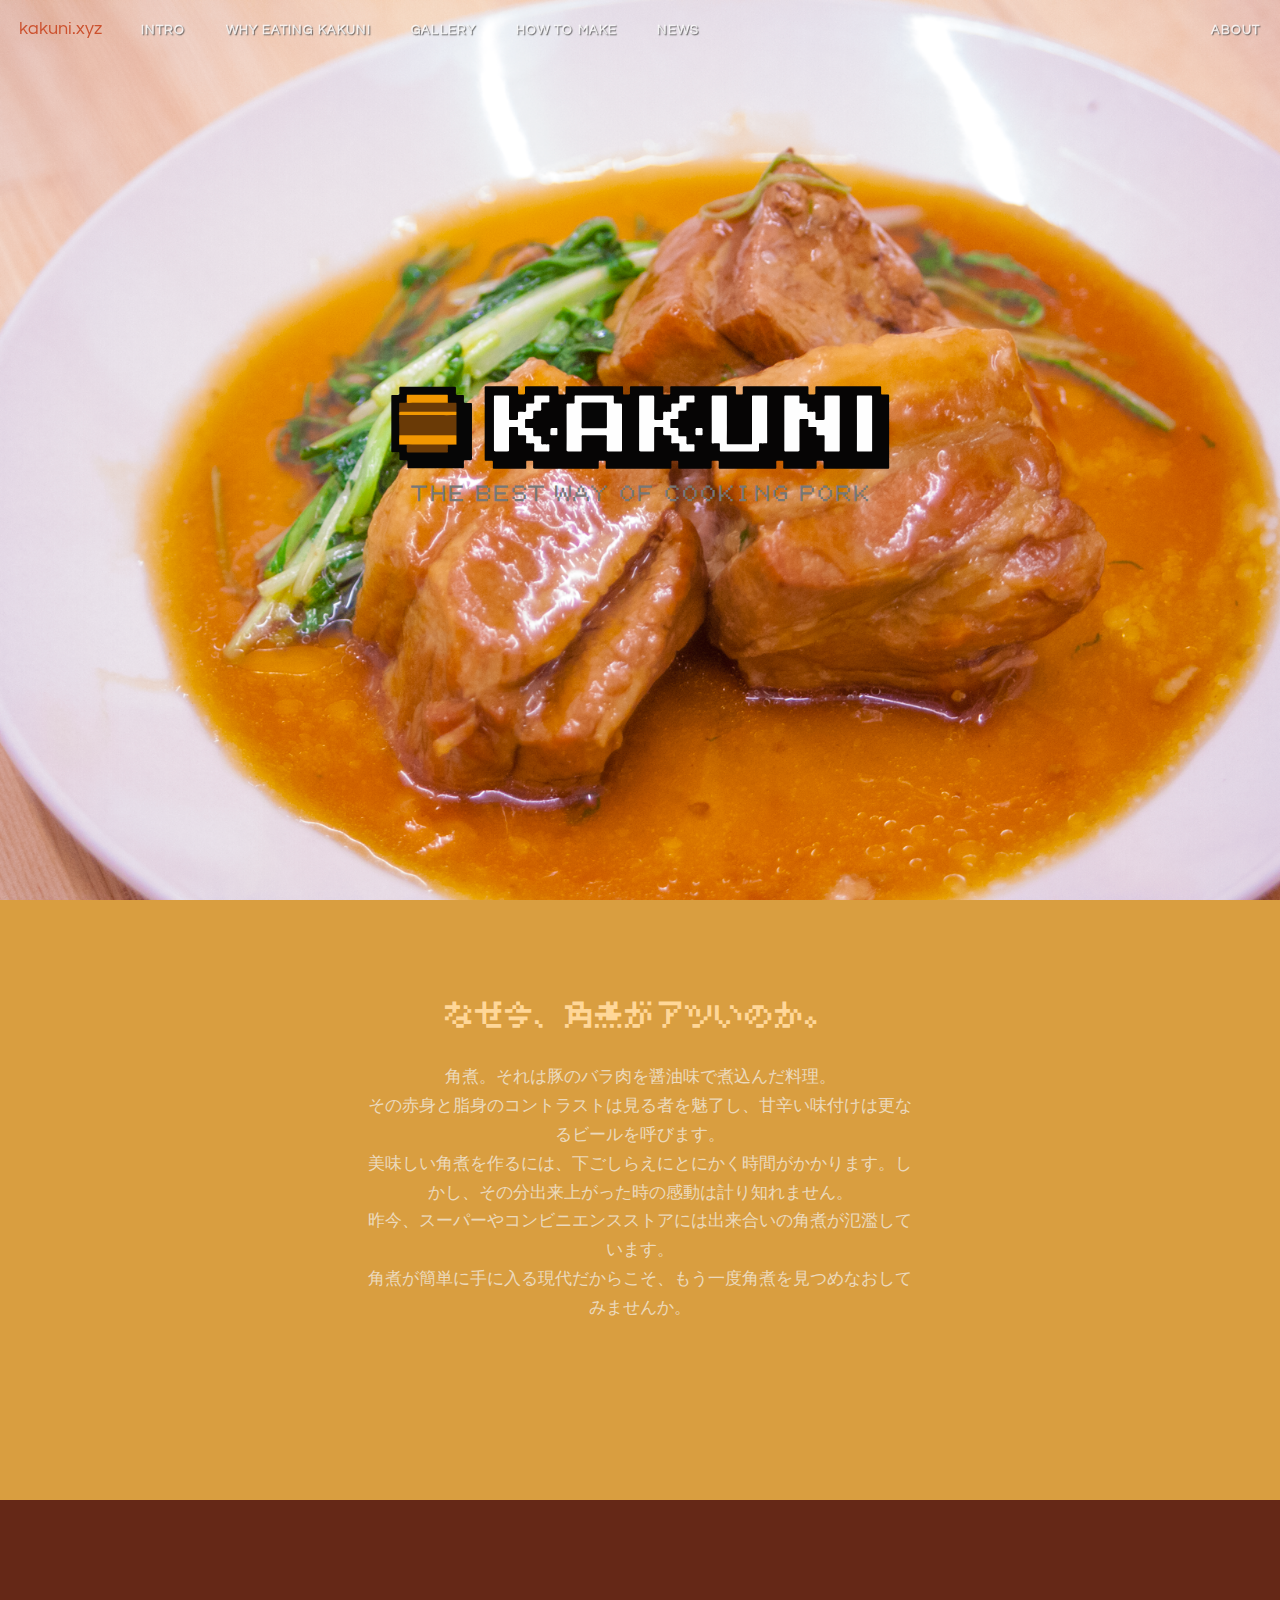
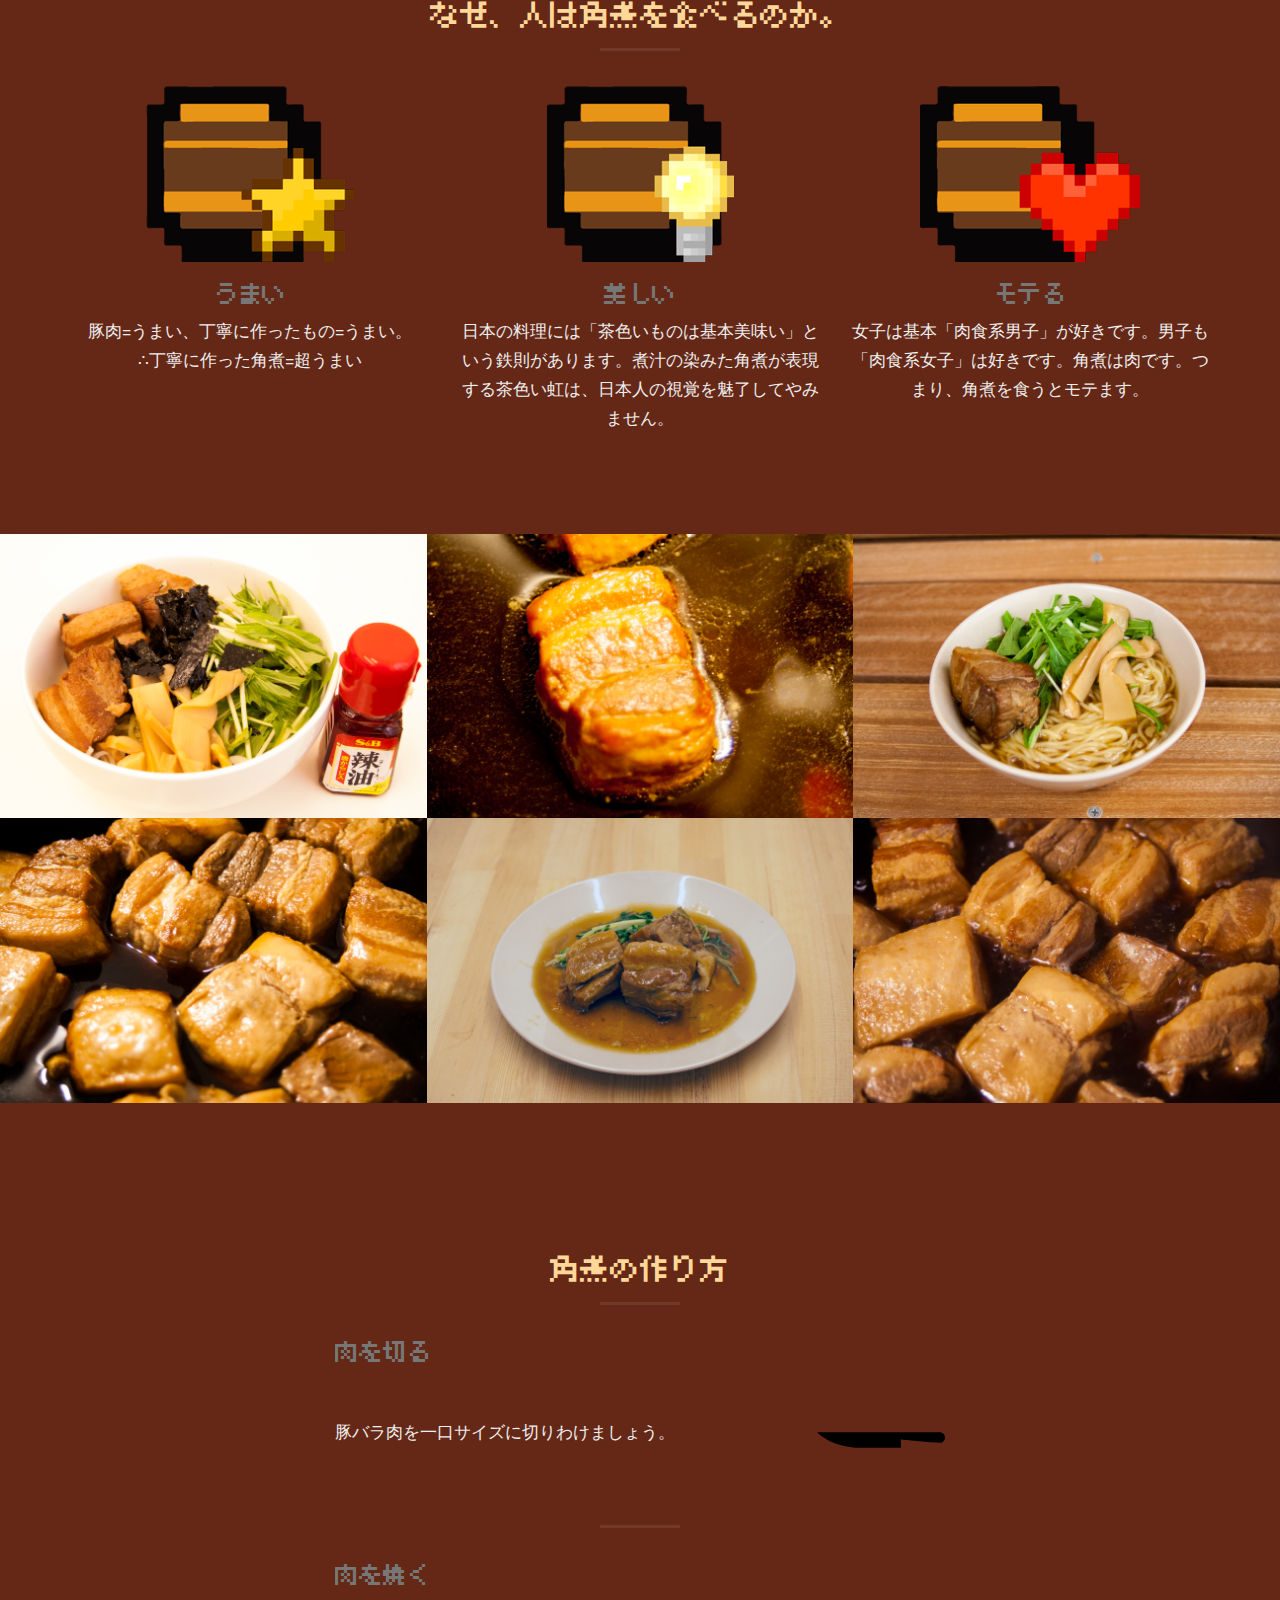
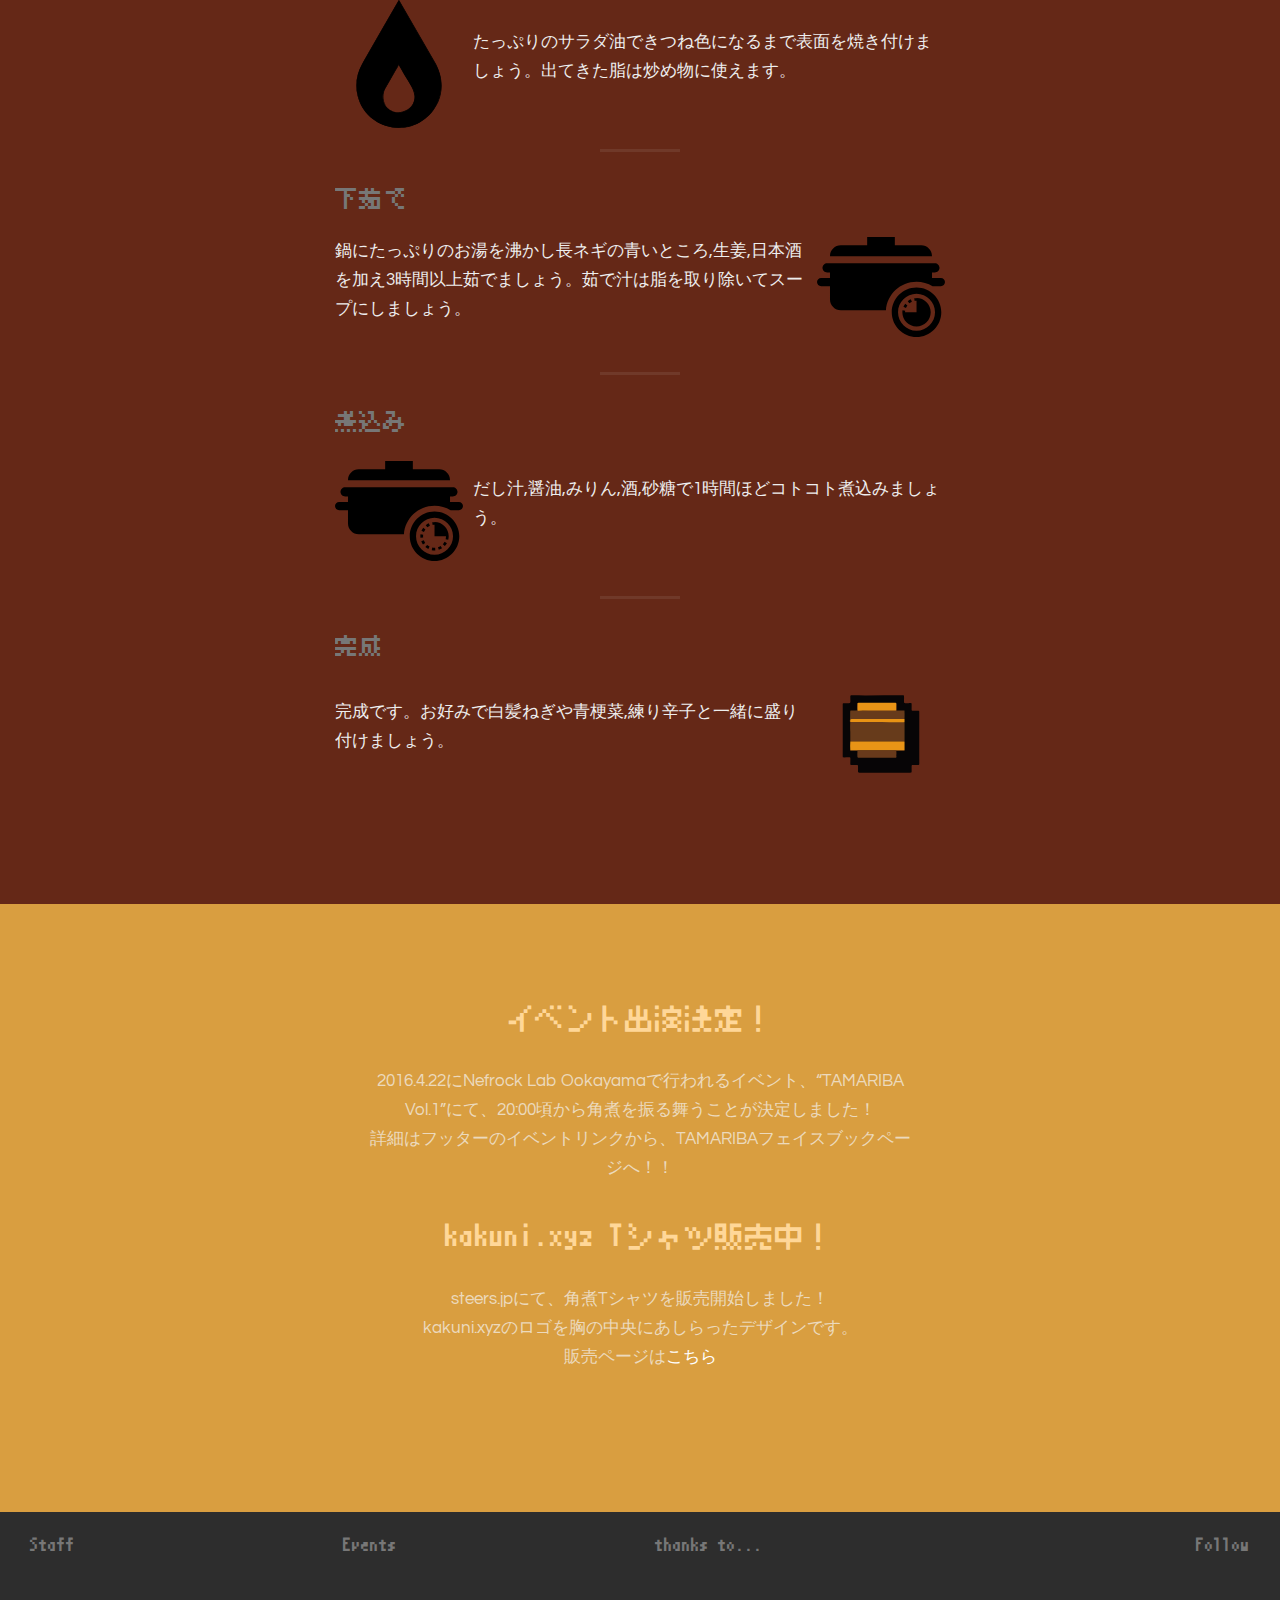
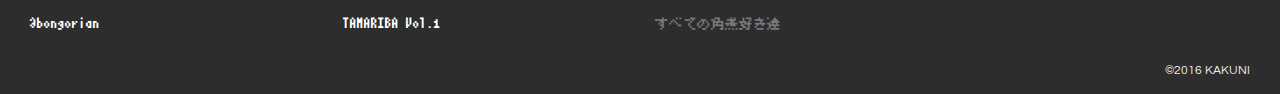
==== index.html @ bef8bdbd "test" ====
<!DOCTYPE html>
<html>
  <head>
    <meta charset="utf-8">
    <title>kakuni.xyz</title>
    <meta name="viewport" content="width=device-width, initial-scale=1.0">
    <meta name="generator" content="Codeply">
    <link rel="stylesheet" href="//maxcdn.bootstrapcdn.com/bootstrap/3.3.4/css/bootstrap.min.css" />
    <link href="//cdnjs.cloudflare.com/ajax/libs/animate.css/3.1.1/animate.min.css" rel="stylesheet" />
    <link rel="stylesheet" href="//code.ionicframework.com/ionicons/2.0.1/css/ionicons.min.css" />
    <link rel="stylesheet" href="css/styles.css" />
  </head>
  <body>
    <nav id="topNav" class="navbar navbar-default navbar-fixed-top">
        <div class="container-fluid">
            <div class="navbar-header">
                <button type="button" class="navbar-toggle collapsed" data-toggle="collapse" data-target="#bs-navbar">
                    <span class="sr-only">Toggle navigation</span>
                    <span class="icon-bar"></span>
                    <span class="icon-bar"></span>
                    <span class="icon-bar"></span>
                </button>
                <a class="navbar-brand page-scroll" href="#first">kakuni.xyz</a>
            </div>
            <div class="navbar-collapse collapse" id="bs-navbar">
                <ul class="nav navbar-nav">
                    <li>
                        <a class="page-scroll" href="#one">Intro</a>
                    </li>
                    <li>
                        <a class="page-scroll" href="#two">Why Eating kakuni</a>
                    </li>
                    <li>
                        <a class="page-scroll" href="#three">Gallery</a>
                    </li>
                    <li>
                        <a class="page-scroll" href="#four">How to Make</a>
                    </li>
                     <li>
                        <a class="page-scroll" href="#five">NEWS</a>
                    </li>
                    <!-- <li>
                        <a class="page-scroll" href="#last">Contact</a>
                    </li> -->
                </ul>
                <ul class="nav navbar-nav navbar-right">
                    <li>
                        <a class="page-scroll" data-toggle="modal" title="About kakuni.xyz" href="#aboutModal">About</a>
                    </li>
                </ul>
            </div>
        </div>
    </nav>
    <header id="first">
        <div class="header-content">
            <div class="inner">
                <object type="image/svg+xml" data="/logomark.svg" class="kakuni"></object>
                <h4>ＴＨＥ ＢＥＳＴ ＷＡＹ ＯＦ ＣＯＯＫＩＮＧ ＰＯＲＫ</h4>
            </div>
        </div>
        <video autoplay="" loop="" class="fillWidth fadeIn wow collapse in" data-wow-delay="0.5s"  id="video-background" preload="none">
            <source src="/kakuni.mp4"type="video/mp4">あなたのブラウザはvideoタグに対応していないため、ブラウザのアップデートをおすすめします。
        </video>
    </header>
    <section class="bg-primary" id="one">
        <div class="container">
            <div class="row">
                <div class="col-lg-6 col-lg-offset-3 col-md-8 col-md-offset-2 text-center">
                    <h2 class="margin-top-0 text-primary">なぜ今、角煮がアツいのか。</h2>
                    <br>
                    <p class="text-faded">
                    角煮。それは豚のバラ肉を醤油味で煮込んだ料理。
                    <br>
                    その赤身と脂身のコントラストは見る者を魅了し、甘辛い味付けは更なるビールを呼びます。
                    <br>
                    美味しい角煮を作るには、下ごしらえにとにかく時間がかかります。しかし、その分出来上がった時の感動は計り知れません。
                    <br>
                    昨今、スーパーやコンビニエンスストアには出来合いの角煮が氾濫しています。
                    <br>
                    角煮が簡単に手に入る現代だからこそ、もう一度角煮を見つめなおしてみませんか。
                    </p>
                </div>
            </div>
        </div>
    </section>
    <section id="two">
        <div class="container">
            <div class="row">
                <div class="col-lg-12 text-center">
                    <h2 class="margin-top-0 text-primary">なぜ、人は角煮を食べるのか。</h2>
                    <hr class="primary">
                </div>
            </div>
        </div>
        <div class="container">
            <div class="row">
                <div class="col-lg-4 col-md-4 text-center">
                    <div class="feature">
                        <img src=/img/assets/kakuni_star.png class="fadeIn" data-wow-delay=".3s">
                        <h3>うまい</h3>
                        <p class="text-muted">豚肉=うまい、丁寧に作ったもの=うまい。
                        <br>∴丁寧に作った角煮=超うまい</p>
                    </div>
                </div>
                <div class="col-lg-4 col-md-4 text-center">
                    <div class="feature">
                        <img src=/img/assets/kakuni_light.png class="fadeInUp" data-wow-delay=".2s">
                        <h3>美しい</h3>
                        <p class="text-muted">日本の料理には「茶色いものは基本美味い」という鉄則があります。煮汁の染みた角煮が表現する茶色い虹は、日本人の視覚を魅了してやみません。</p>
                    </div>
                </div>
                <div class="col-lg-4 col-md-4 text-center">
                    <div class="feature">
                        <img src=/img/assets/kakuni_heart.png class="fadeIn" data-wow-delay=".3s">
                        <h3>モテる</h3>
                        <p class="text-muted">女子は基本「肉食系男子」が好きです。男子も「肉食系女子」は好きです。角煮は肉です。つまり、角煮を食うとモテます。</p>
                    </div>
                </div>
            </div>
        </div>
    </section>
    <section id="three" class="no-padding">
        <div class="container-fluid">
            <div class="row no-gutter">
                <div class="col-lg-4 col-sm-6">
                    <a href="#galleryModal" class="gallery-box" data-toggle="modal" data-src="/img/gallery/06.png">
                        <img src="/img/gallery/06.png" class="img-responsive" alt="Image 1">
                        <div class="gallery-box-caption">
                            <div class="gallery-box-content">
                                <div>
                                    <i class="icon-lg ion-ios-search"></i>
                                    角煮油そば
                                </div>
                            </div>
                        </div>
                    </a>
                </div>
                <div class="col-lg-4 col-sm-6">
                    <a href="#galleryModal" class="gallery-box" data-toggle="modal" data-src="/img/gallery/05.png">
                        <img src="/img/gallery/05.png" class="img-responsive" alt="Image 2">
                        <div class="gallery-box-caption">
                            <div class="gallery-box-content">
                                <div>
                                    <i class="icon-lg ion-ios-search"></i>
                                    角煮アップ
                                </div>
                            </div>
                        </div>
                    </a>
                </div>
                <div class="col-lg-4 col-sm-6">
                    <a href="#galleryModal" class="gallery-box" data-toggle="modal" data-src="/img/gallery/04.png">
                        <img src="/img/gallery/04.png" class="img-responsive" alt="Image 3">
                        <div class="gallery-box-caption">
                            <div class="gallery-box-content">
                                <div>
                                    <i class="icon-lg ion-ios-search"></i>
                                    角煮ラーメン
                                </div>
                            </div>
                        </div>
                    </a>
                </div>
                <div class="col-lg-4 col-sm-6">
                    <a href="#galleryModal" class="gallery-box" data-toggle="modal" data-src="/img/gallery/03.png">
                        <img src="/img/gallery/03.png" class="img-responsive" alt="Image 4">
                        <div class="gallery-box-caption">
                            <div class="gallery-box-content">
                                <div>
                                    <i class="icon-lg ion-ios-search"></i>
                                    角煮達 1
                                </div>
                            </div>
                        </div>
                    </a>
                </div>
                <div class="col-lg-4 col-sm-6">
                    <a href="#galleryModal" class="gallery-box" data-toggle="modal" data-src="/img/gallery/01.png">
                        <img src="/img/gallery/01.png" class="img-responsive" alt="Image 5">
                        <div class="gallery-box-caption">
                            <div class="gallery-box-content">
                                <div>
                                    <i class="icon-lg ion-ios-search"></i>
                                    角煮
                                </div>
                            </div>
                        </div>
                    </a>
                </div>
                <div class="col-lg-4 col-sm-6">
                    <a href="#galleryModal" class="gallery-box" data-toggle="modal" data-src="/img/gallery/02.png">
                        <img src="/img/gallery/02.png" class="img-responsive" alt="Image 6">
                        <div class="gallery-box-caption">
                            <div class="gallery-box-content">
                                <div>
                                    <i class="icon-lg ion-ios-search"></i>
                                    角煮達 2
                                </div>
                            </div>
                        </div>
                    </a>
                </div>
            </div>
        </div>
    </section>
    <section class="container-fluid" id="four">
        <div class="row">
            <div class="col-xs-10 col-xs-offset-1 col-sm-6 col-sm-offset-3 col-md-6 col-md-offset-3">
                <h2 class="text-center text-primary">角煮の作り方</h2>
                <hr>
                <div class="media wow fadeInRight">
                    <h3>肉を切る</h3>
                    <div class="media-body media-middle">
                        <p>豚バラ肉を一口サイズに切りわけましょう。</p>
                    </div>
                    <div class="media-right">
                        <object type="image/svg+xml" class="icon-lg" data="/img/assets/cut.svg" ></object>
                    </div>
                </div>
                <hr>
                <div class="media wow fadeIn">
                    <h3>肉を焼く</h3>
                    <div class="media-left">
                        <object type="image/svg+xml" class="icon-lg" data="/img/assets/fire.svg" ></object>
                    </div>
                    <div class="media-body media-middle">
                        <p>たっぷりのサラダ油できつね色になるまで表面を焼き付けましょう。出てきた脂は炒め物に使えます。</p>
                    </div>
                </div>
                <hr>
                <div class="media wow fadeInRight">
                    <h3>下茹で</h3>
                    <div class="media-body media-middle">
                        <p>鍋にたっぷりのお湯を沸かし長ネギの青いところ,生姜,日本酒を加え3時間以上茹でましょう。茹で汁は脂を取り除いてスープにしましょう。</p>
                    </div>
                    <div class="media-right">
                    <object type="image/svg+xml" class="icon-lg" data="/img/assets/shitayude.svg" ></object>
                    </div>
                </div>
                <hr>
                <div class="media wow fadeIn">
                    <h3>煮込み</h3>
                    <div class="media-left">
                        <object type="image/svg+xml" class="icon-lg" data="/img/assets/nikomi.svg"></object>
                    </div>
                    <div class="media-body media-middle">
                        <p>だし汁,醤油,みりん,酒,砂糖で1時間ほどコトコト煮込みましょう。</p>
                    </div>
                </div>
                <hr>
                <div class="media wow fadeInRight">
                    <h3>完成</h3>
                    <div class="media-body media-middle">
                        <p>完成です。お好みで白髪ねぎや青梗菜,練り辛子と一緒に盛り付けましょう。</p>
                    </div>
                    <div class="media-right">
                        <object type="image/svg+xml" data="/img/assets/kakuni.svg" width="128px" height="128px"></object>
                    </div>
                </div>
            </div>
        </div>
    </section>
    <section class="bg-primary" id="five">
        <div class="container">
            <div class="row">
                <div class="col-lg-6 col-lg-offset-3 col-md-8 col-md-offset-2 text-center">
                    <h2 class="margin-top-0 text-primary">イベント出演決定！</h2>
                    <br>
                    <p class="text-faded">
                        2016.4.22にNefrock Lab Ookayamaで行われるイベント、“TAMARIBA Vol.1”にて、20:00頃から角煮を振る舞うことが決定しました！
                        <br>
                        詳細はフッターのイベントリンクから、TAMARIBAフェイスブックページへ！！
                    </p>
                    <br>
                    <h2 class="margin-top-0 text-primary">kakuni.xyz Tシャツ販売中！</h2>
                     <br>
                    <p class="text-faded">
                        steers.jpにて、角煮Tシャツを販売開始しました！
                        <br>
                        kakuni.xyzのロゴを胸の中央にあしらったデザインです。
                        <br>
                        販売ページは<a href="https://steers.jp/c/kakuni">こちら</a>
                    </p>
                    <br>
                </div>
            </div>
        </div>
    </section>
     <!-- <section class="container-fluid" id="five">
        <div class="row">
            <div class="col-xs-10 col-xs-offset-1 col-sm-6 col-sm-offset-3 col-md-4 col-md-offset-4">
                <h2 class="text-center text-primary">角煮の作り方</h2>
                <hr>
                <div class="media wow fadeInRight">
                    <h3>Simple</h3>
                    <div class="media-body media-middle">
                        <p>What could be easier? Get started fast with this landing page starter theme.</p>
                    </div>
                    <div class="media-right">
                        <i class="icon-lg ion-ios-bolt-outline"></i>
                    </div>
                </div>
                <hr>
                <div class="media wow fadeIn">
                    <h3>Free</h3>
                    <div class="media-left">
                        <a href="#alertModal" data-toggle="modal" data-target="#alertModal"><i class="icon-lg ion-ios-cloud-download-outline"></i></a>
                    </div>
                    <div class="media-body media-middle">
                        <p>Yes, please. Grab it for yourself, and make something awesome with this.</p>
                    </div>
                </div>
                <hr>
                <div class="media wow fadeInRight">
                    <h3>Unique</h3>
                    <div class="media-body media-middle">
                        <p>Because you don't want your Bootstrap site, to look like a Bootstrap site.</p>
                    </div>
                    <div class="media-right">
                        <i class="icon-lg ion-ios-snowy"></i>
                    </div>
                </div>
                <hr>
                <div class="media wow fadeIn">
                    <h3>Popular</h3>
                    <div class="media-left">
                        <i class="icon-lg ion-ios-heart-outline"></i>
                    </div>
                    <div class="media-body media-middle">
                        <p>There's good reason why Bootstrap is the most used frontend framework in the world.</p>
                    </div>
                </div>
                <hr>
                <div class="media wow fadeInRight">
                    <h3>Tested</h3>
                    <div class="media-body media-middle">
                        <p>Bootstrap is matured and well-tested. It's a stable codebase that provides consistency.</p>
                    </div>
                    <div class="media-right">
                        <i class="icon-lg ion-ios-flask-outline"></i>
                    </div>
                </div>
            </div>
        </div>
    </section> -->
    <footer id="footer">
        <div class="container-fluid">
            <div class="row">
                <div class="col-xs-6 col-sm-3 column">
                    <h4>Staff</h4>
                    <br>
                    <br>
                    <h5><a href="http://bongorian.com">@bongorian</a></h5>
                </div>
                <div class="col-xs-6 col-sm-3 column">
                    <h4>Events</h4>
                    <br>
                    <br>
                    <h5><a href="https://www.facebook.com/events/471604323050695/">TAMARIBA Vol.1</a></h5>
                </div>
                <div class="col-xs-12 col-sm-3 column">
                    <h4>thanks to...</h4>
                    <br>
                    <br>
                    <h5>すべての角煮好き達</h5>
                </div>
                <div class="col-xs-12 col-sm-3 text-right">
                    <h4>Follow</h4>
                    <ul class="list-inline">
                      <li><a rel="nofollow" href="" title="Twitter"><i class="icon-lg ion-social-twitter-outline"></i></a>&nbsp;</li>
                      <li><a rel="nofollow" href="https://www.facebook.com/events/471604323050695/" title="Facebook"><i class="icon-lg ion-social-facebook-outline"></i></a>&nbsp;</li>
                    </ul>
                </div>
            </div>
            <br/>
            <span class="pull-right text-muted small">©2016 KAKUNI</span>
        </div>
    </footer>
    <div id="galleryModal" class="modal fade" tabindex="-1" role="dialog" aria-hidden="true">
        <div class="modal-dialog modal-lg">
        <div class="modal-content">
        	<div class="modal-body">
        		<img src="//placehold.it/1200x700/222?text=..." id="galleryImage" class="img-responsive" />
        		<p>
        		    <br/>
        		    <button class="btn btn-primary btn-lg center-block" data-dismiss="modal" aria-hidden="true">閉じる<i class="ion-android-close"></i></button>
        		</p>
        	</div>
        </div>
        </div>
    </div>
    <div id="aboutModal" class="modal fade" tabindex="-1" role="dialog" aria-hidden="true">
        <div class="modal-dialog">
        <div class="modal-content">
        	<div class="modal-body">
        		<h2 class="text-center">kakuni.xyzについて</h2>
        		<h5 class="text-center">
        		  “角煮好きの、角煮好きによる、ただの悪ふざけ”
        		</h5>
                <img src="/img/fujiwara.jpg"　width="240px" height="240px">
        		<p class="text-justify">
                    <br>
        		    kakuni.xyzは藤原知幾による角煮の啓蒙サイトです。
                    <br>
                    藤原知幾  (Tomonori FUJIWARA)
                    <br>
                    1992年大分県出身の角煮アーティスト。
                    <br>
                    現在は大岡山NefRock Lab. Ookayamaを拠点に、豚の角煮にとどまらず幅広い食材をテーマに創作活動を続けている。
                    <br>
                    代表作は「豚の角煮」「フライパンビビンバ」など。
                    <br>
        		</p>
        		<button class="btn btn-primary btn-lg center-block" data-dismiss="modal" aria-hidden="true"> OK </button>
        	</div>
        </div>
        </div>
    </div>
    <!--scripts loaded here from cdn for performance -->
    <script src="//ajax.googleapis.com/ajax/libs/jquery/1.9.1/jquery.min.js"></script>
    <script src="//maxcdn.bootstrapcdn.com/bootstrap/3.3.4/js/bootstrap.min.js"></script>
    <script src="//cdnjs.cloudflare.com/ajax/libs/jquery-easing/1.3/jquery.easing.min.js"></script>
    <script src="//cdnjs.cloudflare.com/ajax/libs/wow/1.1.2/wow.js"></script>
    <script src="js/scripts.js"></script>
  </body>
</html>
---- css/styles.css ----
/*

Landing Zero theme - A free landing page theme from BootstrapZero
http://www.bootstrapzero.com

*/

@import url(https://fonts.googleapis.com/css?family=Questrial);
@import url(http://fonts.googleapis.com/css?family=Dancing+Script:700);


@font-face {
  font-family: 'MisakiGothic';
  src: url('fonts/MisakiGothic.woff') format('woff'),
       url('fonts/MisakiGothic.ttf') format('truetype'),
       url('fonts/MisakiGothic.svg#MisakiGothic') format('svg');
  font-weight: normal;
  font-style: normal;
}


html,
body {
    width: 100%;
    height: 100%;
}

body {
    font-family: 'Questrial','Helvetica Neue',Arial,sans-serif;
    background-color: #652817; //背景色
    color: #d3d3d3;
    webkit-tap-highlight-color: #222;
}

hr {
    max-width: 80px;
    border-width: 3px;
    opacity: 0.09;
    margin-top: 15px;
    margin-bottom: 15px;
}

hr.light {
    border-color: #fff;
}

a {
    color: #ffffff; //リンクの色
    -webkit-transition: all .35s;
    -moz-transition: all .35s;
    transition: all .35s;
}

a:hover,
a:focus {
    color: #; //リンクのhover後
    outline: 0; 
}

h1,h2,h3,h4,h5,h6 {
    font-family: 'MisakiGothic';
    color: #777;
}

p {
    font-size: 17px;
    line-height: 1.7;
    margin-bottom: 20px;
    color: #eee;
}

.kakuni{
    width:50%;
}

.wide-space {
    letter-spacing: 1.6px;
}

.icon-lg {
    font-size: 50px;
    line-height: 18px;
}

.bg-primary {
    background-color: #d99e40;
}

.bg-dark {
    color: #eee;
    background-color: #222;
}

.cursive {
    font-family: 'Dancing Script', cursive;
    text-transform: none;
}

.text-faded {
    color: rgba(245,245,245,0.7);
}

.text-dark, .text-muted {
    color: #eee;
}

.text-primary {
    color: #FFD798;
}

.modal-content {
    background-color: #d99e40;
}

#aboutModal img{
    border-radius: 240px;
  -webkit-border-radius: 240px;
  -moz-border-radius: 240px;
}

section {
    padding: 70px 0;
}

aside {
    padding: 50px 0;
}

footer {
    padding: 15px;
}

.no-padding {
    padding: 0;
}

.navbar-default {
    border-color: rgba(35,35,35,.05);
    font-family: 'Questrial','Helvetica Neue',Arial,sans-serif;
    background-color: #d99e40; //
    -webkit-transition: all .4s;
    -moz-transition: all .4s;
    transition: all .4s;
}

.navbar-header > .navbar-brand {
    font-family: 'Questrial','Helvetica Neue',Arial,sans-serif;
    color: #FFD798;
    padding: 15px;
    -webkit-transition: padding .2s ease-in;
    -moz-transition: padding .2s ease-in;
    transition: padding .2s ease-in;
}

.navbar-header > .navbar-brand:hover,
.navbar-header > .navbar-brand:focus {
    color: #652817;
}

.navbar-default .navbar-toggle:focus, .navbar-default .navbar-toggle:hover {
    background-color: #ddd; //ボタンの背景色
}
.navbar-default .navbar-toggle, .navbar-default .navbar-collapse {
    border-color: transparent;
}

.navbar-default .nav > li>a,
.navbar-default .nav>li>a:focus {
    text-transform: uppercase;
    font-size: 13px;
    font-weight: 700;
    /*color: #eee;*/
}

.navbar-default .nav > li>a:hover,
.navbar-default .nav>li>a:focus:hover {
    color: #FFD798;
}

.navbar-default .nav > li.active>a,
.navbar-default .nav>li.active>a:focus {
    color: #FFD798 !important;
    background-color: transparent;
}

.navbar-default .nav > li.active>a:hover,
.navbar-default .nav>li.active>a:focus:hover
{
    background-color: transparent;
}

.icon-lg{
    width:128px;
    height:128px;
}


@media(min-width:768px) {
    .navbar-default {
        border-color: transparent;
        background-color: transparent;
        min-height: 60px;
    }

    .navbar-header > .navbar-brand {
        color: rgba(255,255,255,0.7);
        padding: 19px;
    }

    .navbar-default .navbar-header .navbar-brand:hover,
    .navbar-default .navbar-header .navbar-brand:focus {
        color: #CC512E;
    }

    .navbar-default .nav > li>a,
    .navbar-default .nav>li>a:focus {
        color: rgba(255,255,255,0.8);
        padding: 20px;
        letter-spacing: 1.1px;
        text-shadow: 1px 1px 1px rgba(60,60,60,0.7);
    }

    .navbar-default .nav > li>a:hover,
    .navbar-default .nav>li>a:focus:hover {
        color: #fefefe;
    }

    .navbar-default.affix {
        border-color: rgba(34,34,34,.05);
        background-color: #222;
    }

    .navbar-default.affix .navbar-header .navbar-brand {
        font-size: 15px;
        color: #FFD798;
        padding: 20px;
        letter-spacing: 1px;
    }

    .navbar-default.affix .navbar-header .navbar-brand:hover,
    .navbar-default.affix .navbar-header .navbar-brand:focus {
        color: #652817;
    }

    .navbar-default.affix .nav > li>a,
    .navbar-default.affix .nav>li>a:focus {
        color: #ddd;
        text-shadow: 1px 1px 1px rgba(30,30,30,0.7);
    }

    .navbar-default.affix .nav > li>a:hover,
    .navbar-default.affix .nav>li>a:focus:hover {
        color: #FFD798;
    }
}

header {
    position: relative;
    min-height: auto;
    text-align: center;
    color: #fff;
    width: 100%;
    background-color: #c9c9c9;
    background-image: url('/img/kakuni.png');
    background-position: center;
    -webkit-background-size: cover;
    -moz-background-size: cover;
    background-size: cover;
    -o-background-size: cover;
}

header .header-content {
    position: relative;
    width: 100%;
    padding: 100px 15px;
    text-align: center;
    z-index: 2;
}

header .header-content .inner h1 {
    margin-top: 0;
    margin-bottom: 0;
}

header .header-content .inner p {
    margin-bottom: 50px;
    font-size: 16px;
    font-weight: 300;
    color: rgba(255,255,255,0.7);
}

#video-background {
  position: absolute;
  right: 0; 
  bottom: 0;
  min-width: 100%; 
  min-height: 100%;
  width: auto; 
  height: auto;
  z-index: 1;
}

#video-background.collapsing {
  display:none;
}

footer {
    background-color:#2d2d2d;
}

@media(min-width:768px) {
    .icon-lg {
        font-size: 80px;
    }
    
    header {
        min-height: 100%;
    }

    header .header-content {
        position: absolute;
        top: 50%;
        padding: 0 50px;
        -webkit-transform: translateY(-50%);
        -ms-transform: translateY(-50%);
        transform: translateY(-50%);
    }

    header .header-content .inner {
        margin-right: auto;
        margin-left: auto;
        max-width: 1000px;
    }

    header .header-content .inner h1 {
        font-size: 53px;
    }

    header .header-content .inner p {
        margin-right: auto;
        margin-left: auto;
        max-width: 80%;
        font-size: 18px;
    }

    
    section {
        min-height: 600px;
        padding: 100px 0;
    }

}

.form-control {
    display: block;
    width: 100%;
    height: 35px;
    padding: 6px 12px;
    font-size: 14px;
    line-height: 1.5;
    color: #eee;
    background-color: #36333d;
    background-image: none;
    border: 1px solid #36333d;
    border-radius: 4px;
    box-shadow: inset 0 1px 1px rgba(0, 0, 0, 0.075);
    transition: border-color ease-in-out .15s, box-shadow ease-in-out .15s;
}

.form-control:focus {
    color: #222;
    background-color: #ccc;
    box-shadow: none;
}

textarea {
    resize: none;
}

.margin-top-0 {
    margin-top: 0;
}

.feature {
    margin: 50px auto 0;
    max-width: 400px;
}

@media(min-width:992px) {
    .feature {
        margin: 20px auto 0;
    }
}

.feature p {
    margin-bottom: 0;
}

.call-to-action h2 {
    margin: 0 auto 20px;
}

.gallery-box {
    display: block;
    position: relative;
    margin: 0 auto;
    max-width: 650px;
    overflow:hidden;
}

.gallery-box .gallery-box-caption {
    display: block;
    position: absolute;
    bottom: 0;
    width: 100%;
    height: 100%;
    text-align: center;
    color: #fff;
    opacity: 0;
    background: rgba(44,44,44,.8);
    -webkit-transition: all .35s;
    -moz-transition: all .35s;
    transition: all .35s;
}

.gallery-box .gallery-box-caption .gallery-box-content {
    position: absolute;
    top: 50%;
    width: 100%;
    text-align: center;
    transform: translateY(-50%);
}

.gallery-box:hover .gallery-box-caption {
    opacity: 1;
}

.gallery-box:hover img {
    -webkit-transform: scale(1.1);
    -ms-transform: scale(1.1);
    transform: scale(1.1);
}

.gallery-box img {
    -webkit-transition: all 300ms ease-in-out;
    transition: all 300ms ease-in-out;
}

.no-gutter > [class*=col-] {
    padding-right: 0;
    padding-left: 0;
}

.btn-default {
    border-color: #fff;
    color: #222;
    background-color: #fff;
    -webkit-transition: all .35s;
    -moz-transition: all .35s;
    transition: all .35s;
}

.btn-default:hover,
.btn-default:focus,
.btn-default.focus,
.btn-default:active,
.btn-default.active,
.open > .dropdown-toggle.btn-default {
    border-color: #ededed;
    color: #222;
    background-color: #f2f2f2;
    opacity: 0.7;
}

.btn-default:active,
.btn-default.active,
.open > .dropdown-toggle.btn-default {
    background-image: none;
}

.btn-default.disabled,
.btn-default[disabled],
fieldset[disabled] .btn-default,
.btn-default.disabled:hover,
.btn-default[disabled]:hover,
fieldset[disabled] .btn-default:hover,
.btn-default.disabled:focus,
.btn-default[disabled]:focus,
fieldset[disabled] .btn-default:focus,
.btn-default.disabled.focus,
.btn-default[disabled].focus,
fieldset[disabled] .btn-default.focus,
.btn-default.disabled:active,
.btn-default[disabled]:active,
fieldset[disabled] .btn-default:active,
.btn-default.disabled.active,
.btn-default[disabled].active,
fieldset[disabled] .btn-default.active {
    border-color: #fff;
    background-color: #fff;
    opacity: 0.7;
}

.btn-default .badge {
    color: #fff;
    background-color: #222;
}

.btn.btn-primary {
    background-color: transparent;
    border:1px solid #f0f0f0;
    border-color:#f0f0f0;
    -webkit-transition: all .35s;
    -moz-transition: all .35s;
    transition: all .35s;
}

.btn.btn-primary:hover {
    opacity: 0.7;
}

.btn {
    border: 0;
    border-radius: 290px;
    font-family: 'Helvetica Neue',Arial,sans-serif;
}

.btn-xl {
    padding: 15px 30px;
    font-size: 20px;
}

::-moz-selection {
    text-shadow: none;
    color: #fff;
    background: #222;
}

::selection {
    text-shadow: none;
    color: #fff;
    background: #222;
}

img::selection {
    color: #fff;
    background: 0 0;
}

img::-moz-selection {
    color: #fff;
    background: 0 0;
}
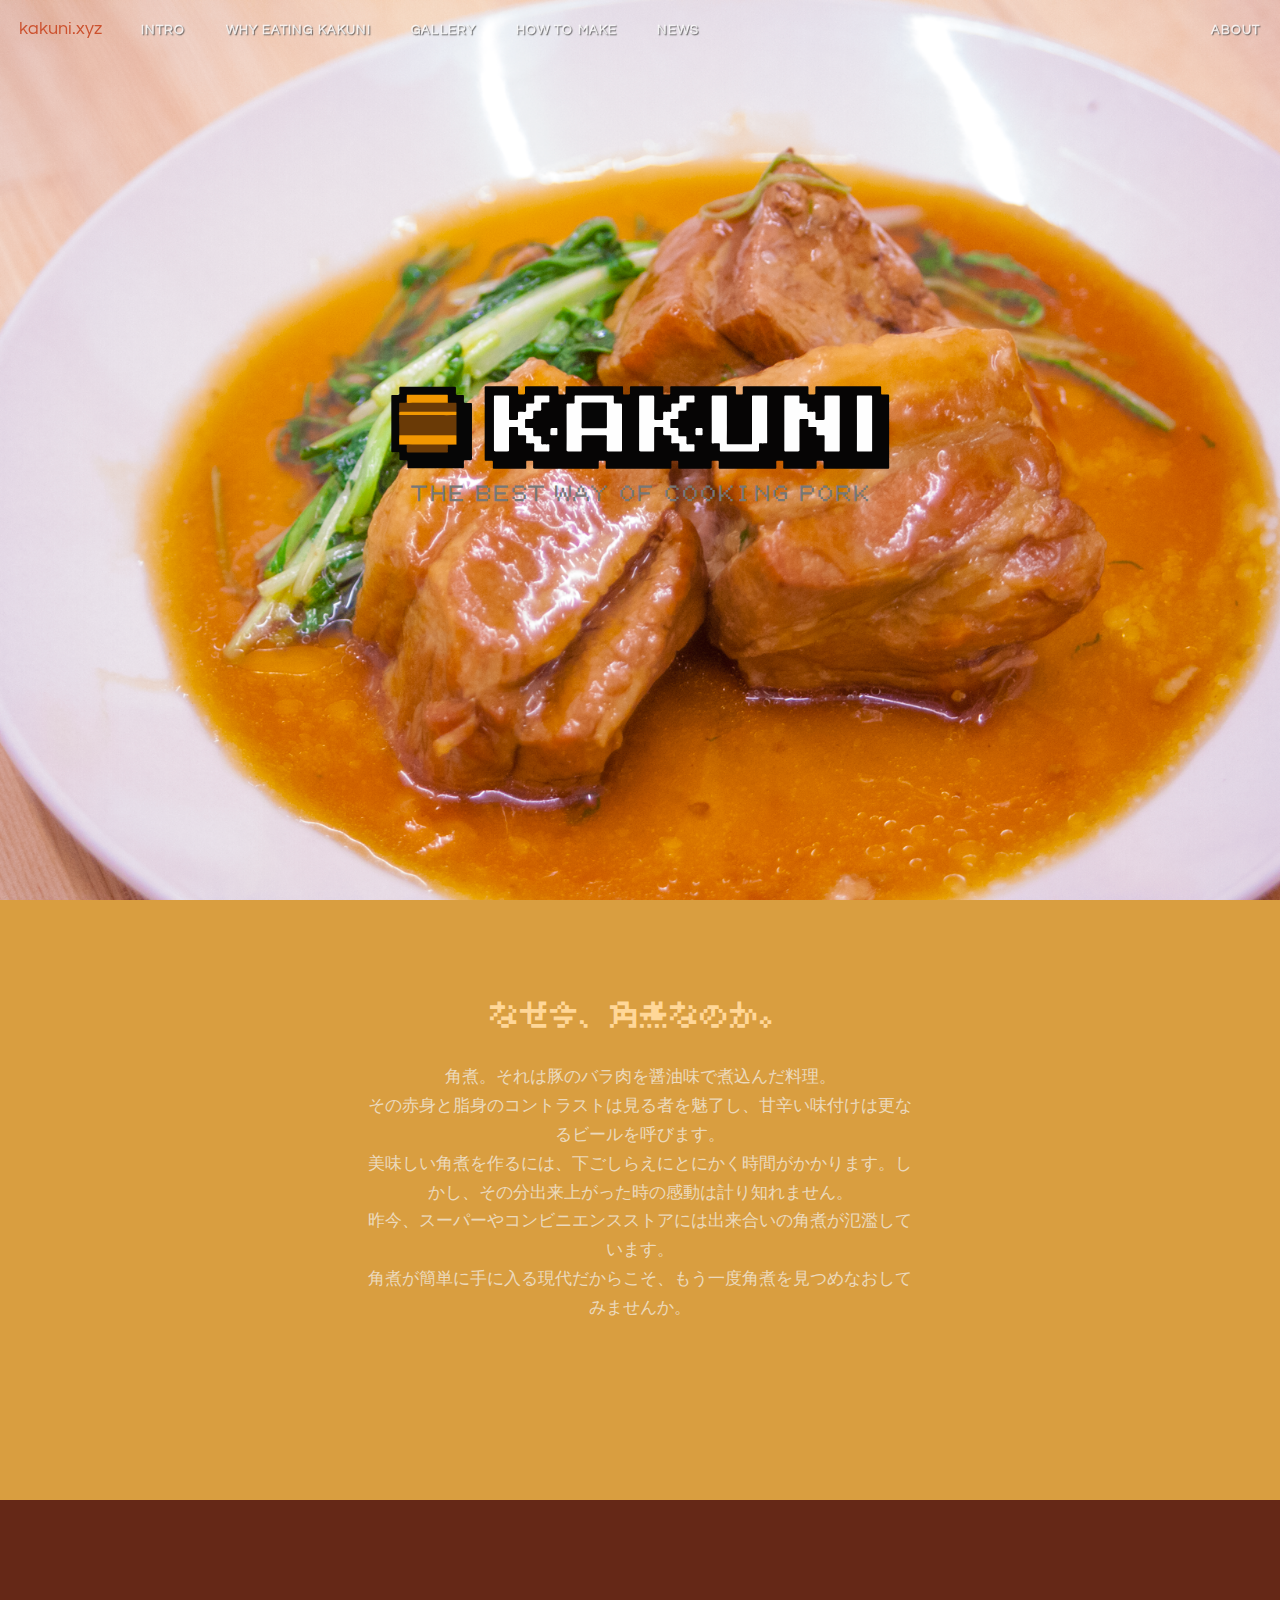
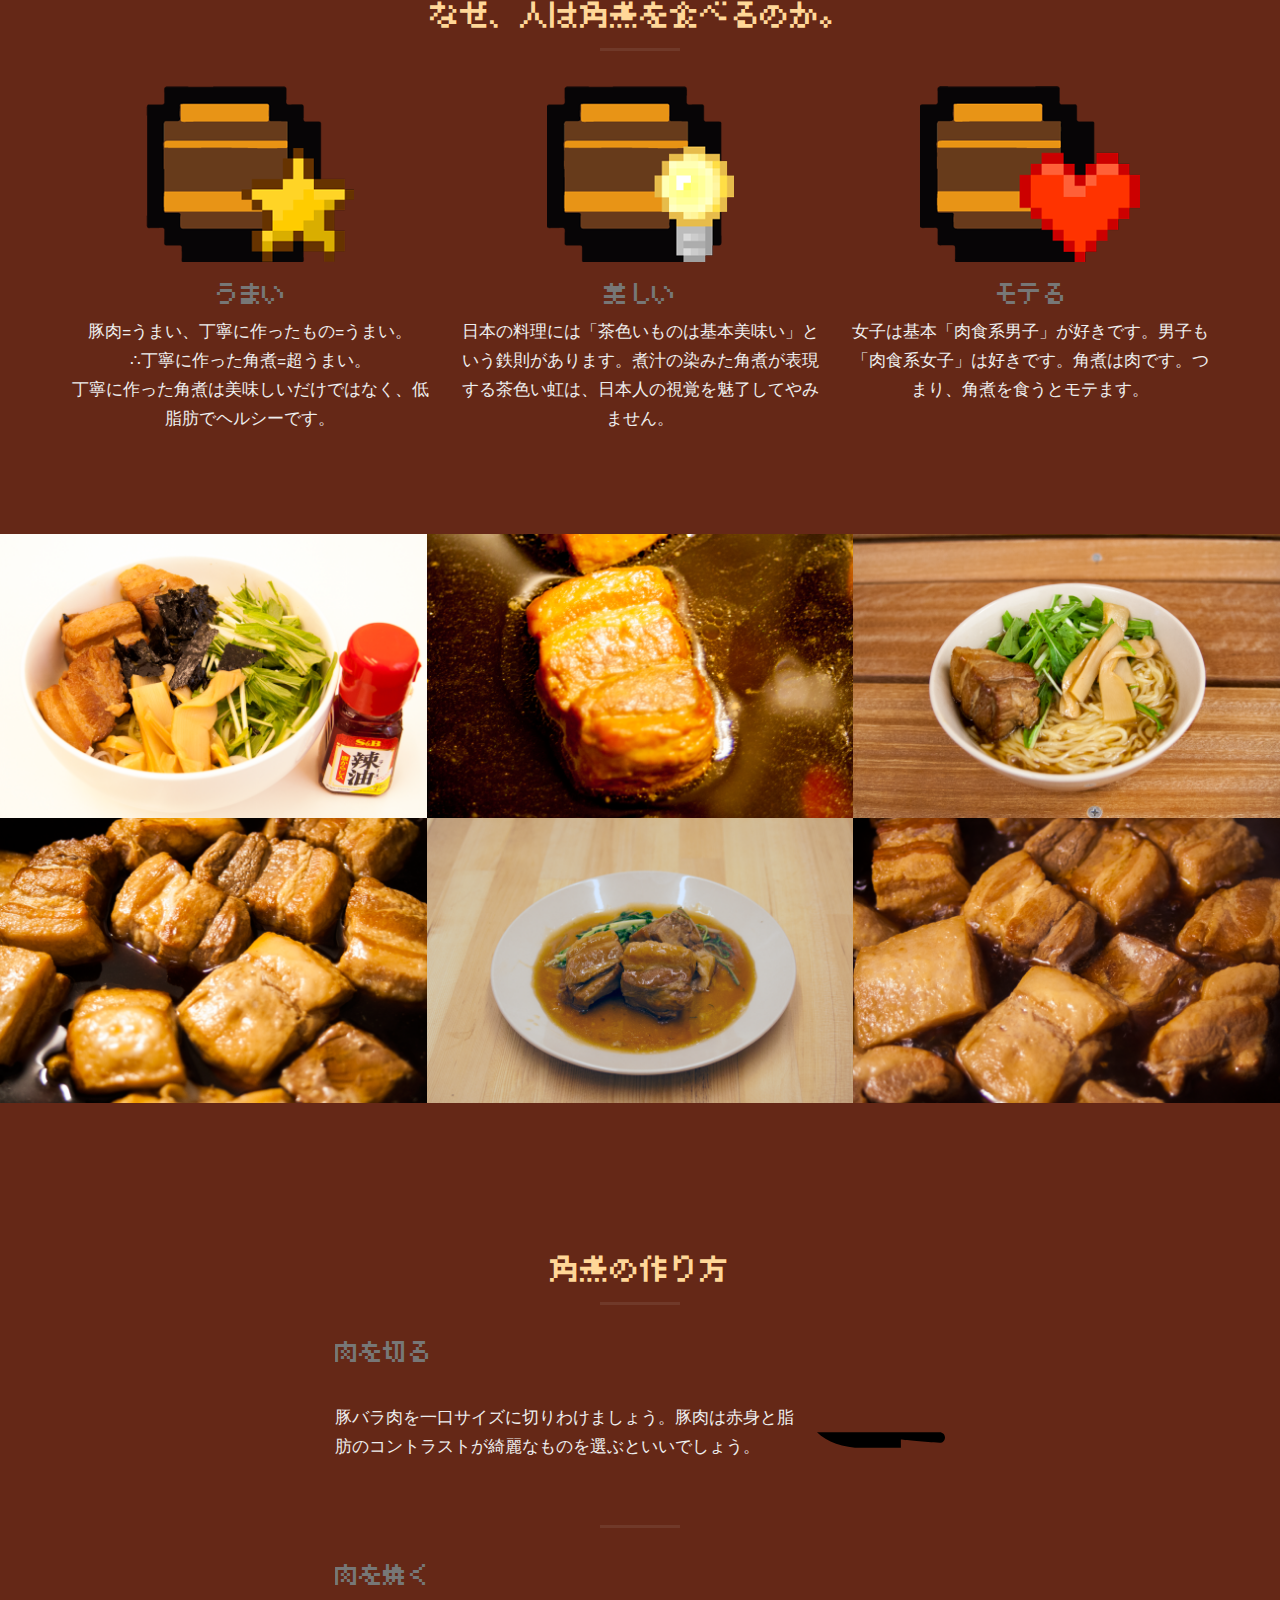
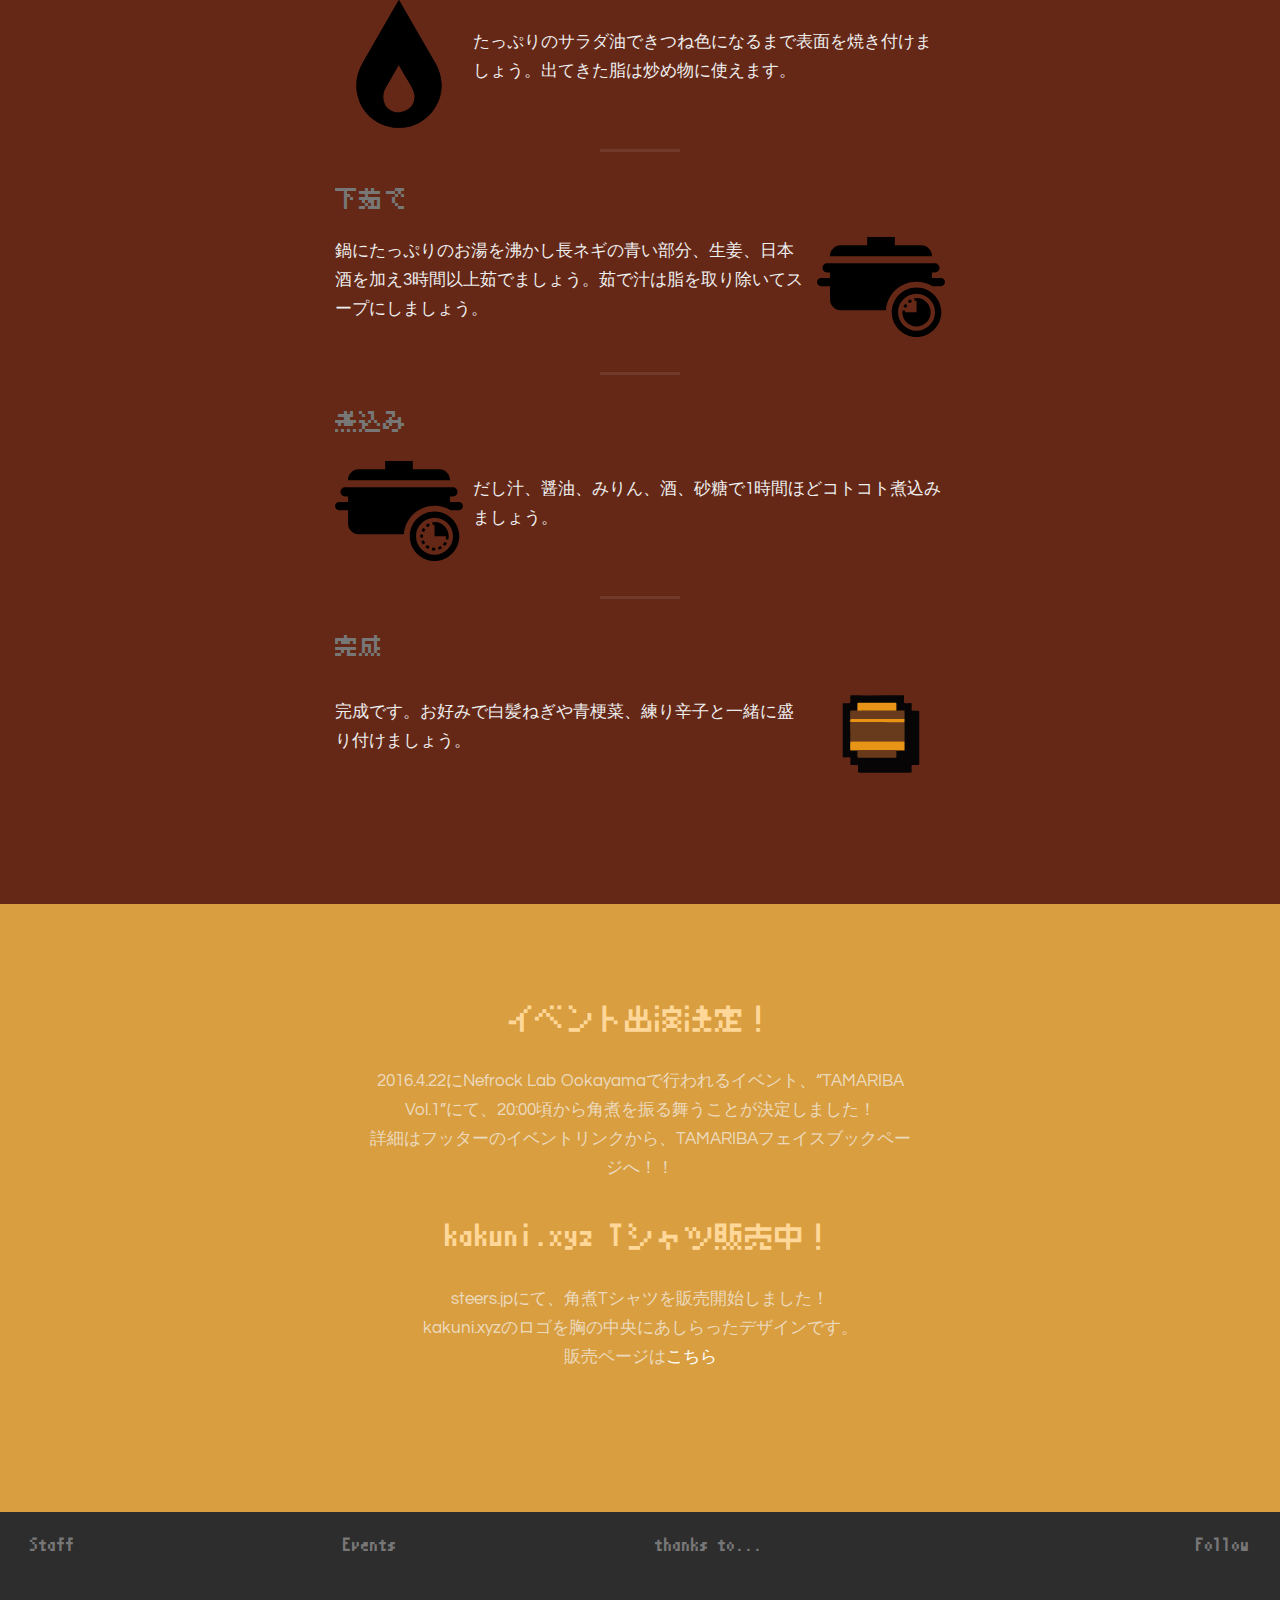
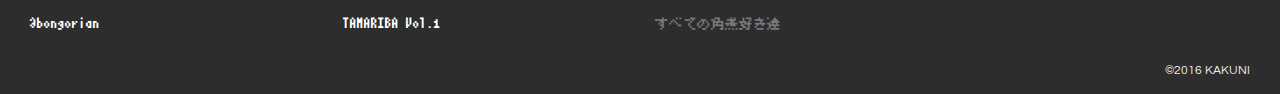
==== commit c4c47236: "test" ====
--- a/index.html
+++ b/index.html
@@ -58,7 +58,7 @@
                 <h4>ＴＨＥ ＢＥＳＴ ＷＡＹ ＯＦ ＣＯＯＫＩＮＧ ＰＯＲＫ</h4>
             </div>
         </div>
-        <video autoplay="" loop="" class="fillWidth fadeIn wow collapse in" data-wow-delay="0.5s"  id="video-background" preload="none">
+        <video autoplay="" loop="" class="fillWidth fadeIn wow collapse in" data-wow-delay="1.5s"  id="video-background" preload="none">
             <source src="/kakuni.mp4"type="video/mp4">あなたのブラウザはvideoタグに対応していないため、ブラウザのアップデートをおすすめします。
         </video>
     </header>
@@ -66,7 +66,7 @@
         <div class="container">
             <div class="row">
                 <div class="col-lg-6 col-lg-offset-3 col-md-8 col-md-offset-2 text-center">
-                    <h2 class="margin-top-0 text-primary">なぜ今、角煮がアツいのか。</h2>
+                    <h2 class="margin-top-0 text-primary">なぜ今、角煮なのか。</h2>
                     <br>
                     <p class="text-faded">
                     角煮。それは豚のバラ肉を醤油味で煮込んだ料理。
@@ -99,7 +99,9 @@
                         <img src=/img/assets/kakuni_star.png class="fadeIn" data-wow-delay=".3s">
                         <h3>うまい</h3>
                         <p class="text-muted">豚肉=うまい、丁寧に作ったもの=うまい。
-                        <br>∴丁寧に作った角煮=超うまい</p>
+                        <br>∴丁寧に作った角煮=超うまい。
+                        <br>丁寧に作った角煮は美味しいだけではなく、低脂肪でヘルシーです。
+                        </p>
                     </div>
                 </div>
                 <div class="col-lg-4 col-md-4 text-center">
@@ -211,7 +213,7 @@
                 <div class="media wow fadeInRight">
                     <h3>肉を切る</h3>
                     <div class="media-body media-middle">
-                        <p>豚バラ肉を一口サイズに切りわけましょう。</p>
+                        <p>豚バラ肉を一口サイズに切りわけましょう。豚肉は赤身と脂肪のコントラストが綺麗なものを選ぶといいでしょう。</p>
                     </div>
                     <div class="media-right">
                         <object type="image/svg+xml" class="icon-lg" data="/img/assets/cut.svg" ></object>
@@ -231,7 +233,7 @@
                 <div class="media wow fadeInRight">
                     <h3>下茹で</h3>
                     <div class="media-body media-middle">
-                        <p>鍋にたっぷりのお湯を沸かし長ネギの青いところ,生姜,日本酒を加え3時間以上茹でましょう。茹で汁は脂を取り除いてスープにしましょう。</p>
+                        <p>鍋にたっぷりのお湯を沸かし長ネギの青い部分、生姜、日本酒を加え3時間以上茹でましょう。茹で汁は脂を取り除いてスープにしましょう。</p>
                     </div>
                     <div class="media-right">
                     <object type="image/svg+xml" class="icon-lg" data="/img/assets/shitayude.svg" ></object>
@@ -244,14 +246,14 @@
                         <object type="image/svg+xml" class="icon-lg" data="/img/assets/nikomi.svg"></object>
                     </div>
                     <div class="media-body media-middle">
-                        <p>だし汁,醤油,みりん,酒,砂糖で1時間ほどコトコト煮込みましょう。</p>
+                        <p>だし汁、醤油、みりん、酒、砂糖で1時間ほどコトコト煮込みましょう。</p>
                     </div>
                 </div>
                 <hr>
                 <div class="media wow fadeInRight">
                     <h3>完成</h3>
                     <div class="media-body media-middle">
-                        <p>完成です。お好みで白髪ねぎや青梗菜,練り辛子と一緒に盛り付けましょう。</p>
+                        <p>完成です。お好みで白髪ねぎや青梗菜、練り辛子と一緒に盛り付けましょう。</p>
                     </div>
                     <div class="media-right">
                         <object type="image/svg+xml" data="/img/assets/kakuni.svg" width="128px" height="128px"></object>
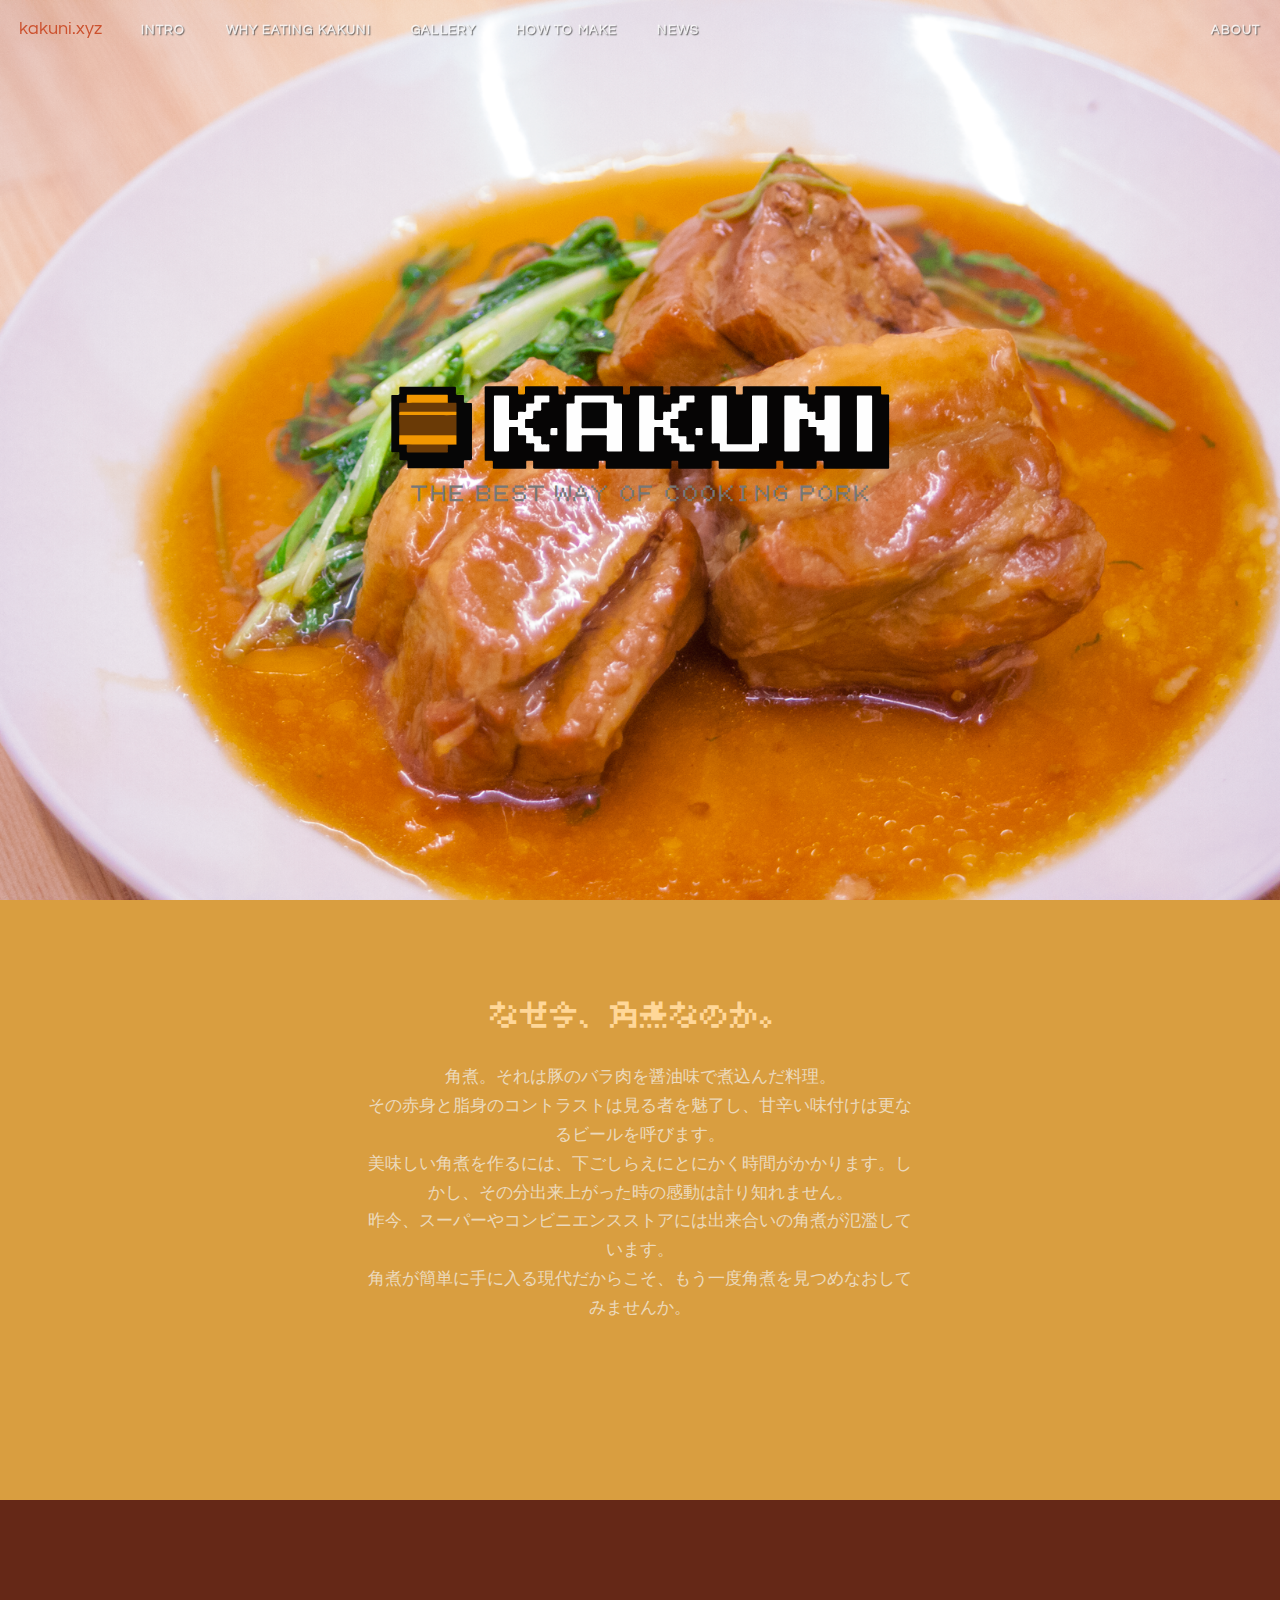
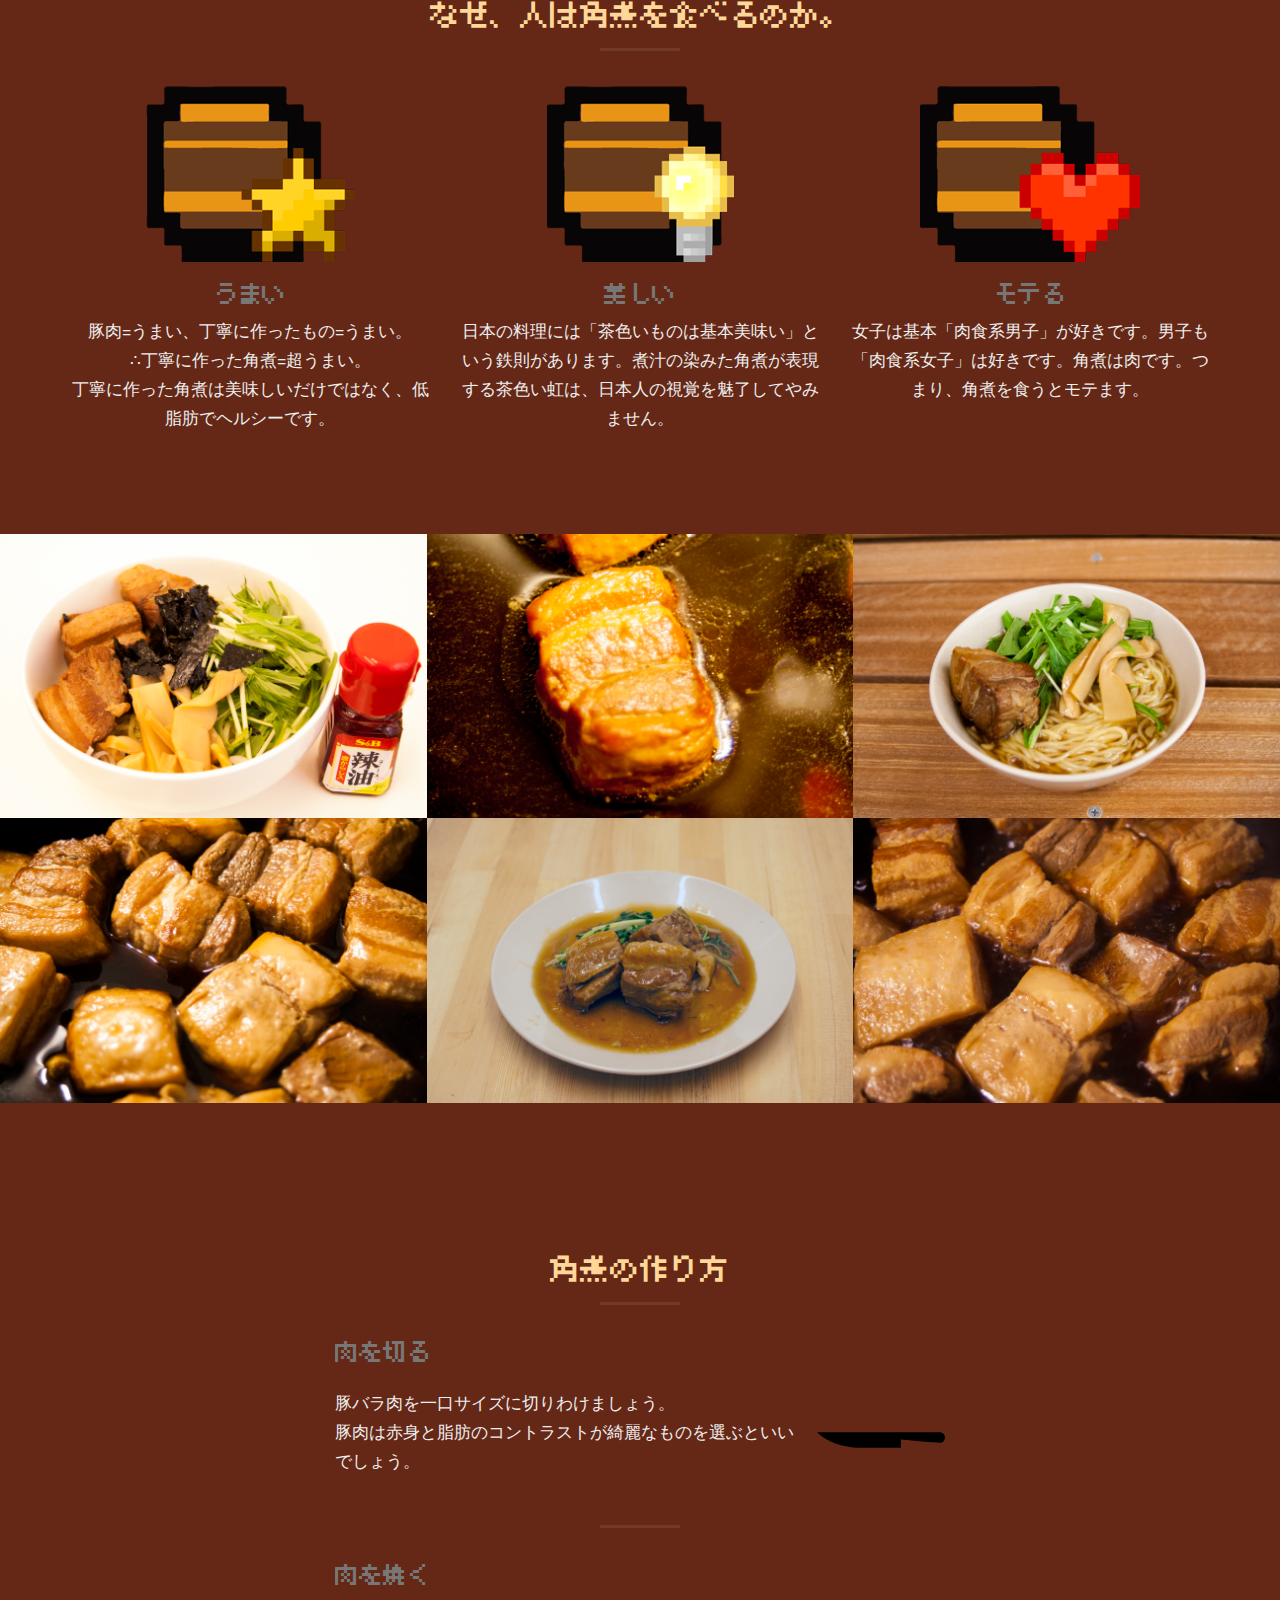
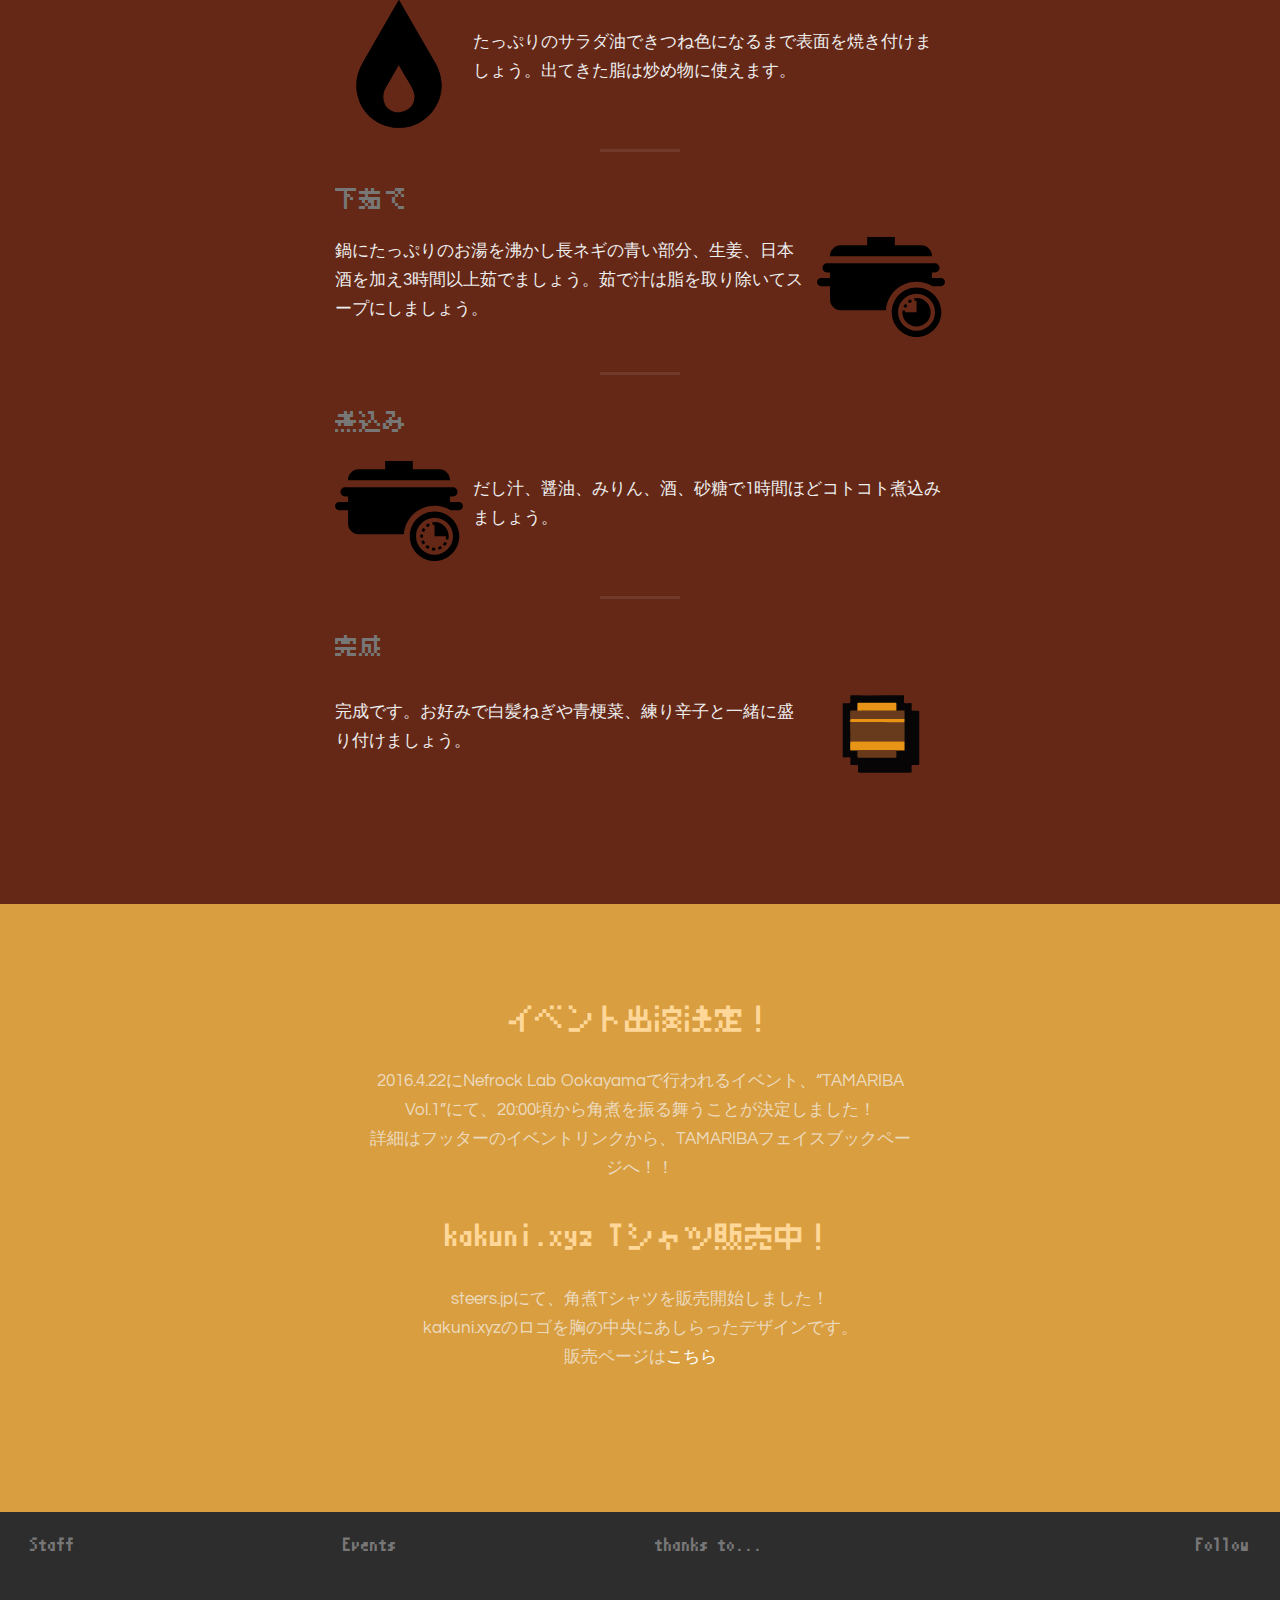
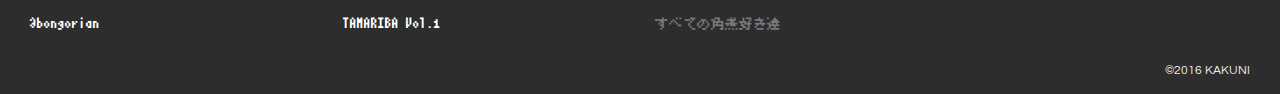
==== commit a69e5385: "test" ====
--- a/index.html
+++ b/index.html
@@ -213,7 +213,8 @@
                 <div class="media wow fadeInRight">
                     <h3>肉を切る</h3>
                     <div class="media-body media-middle">
-                        <p>豚バラ肉を一口サイズに切りわけましょう。豚肉は赤身と脂肪のコントラストが綺麗なものを選ぶといいでしょう。</p>
+                        <p>豚バラ肉を一口サイズに切りわけましょう。
+                        <br>豚肉は赤身と脂肪のコントラストが綺麗なものを選ぶといいでしょう。</p>
                     </div>
                     <div class="media-right">
                         <object type="image/svg+xml" class="icon-lg" data="/img/assets/cut.svg" ></object>
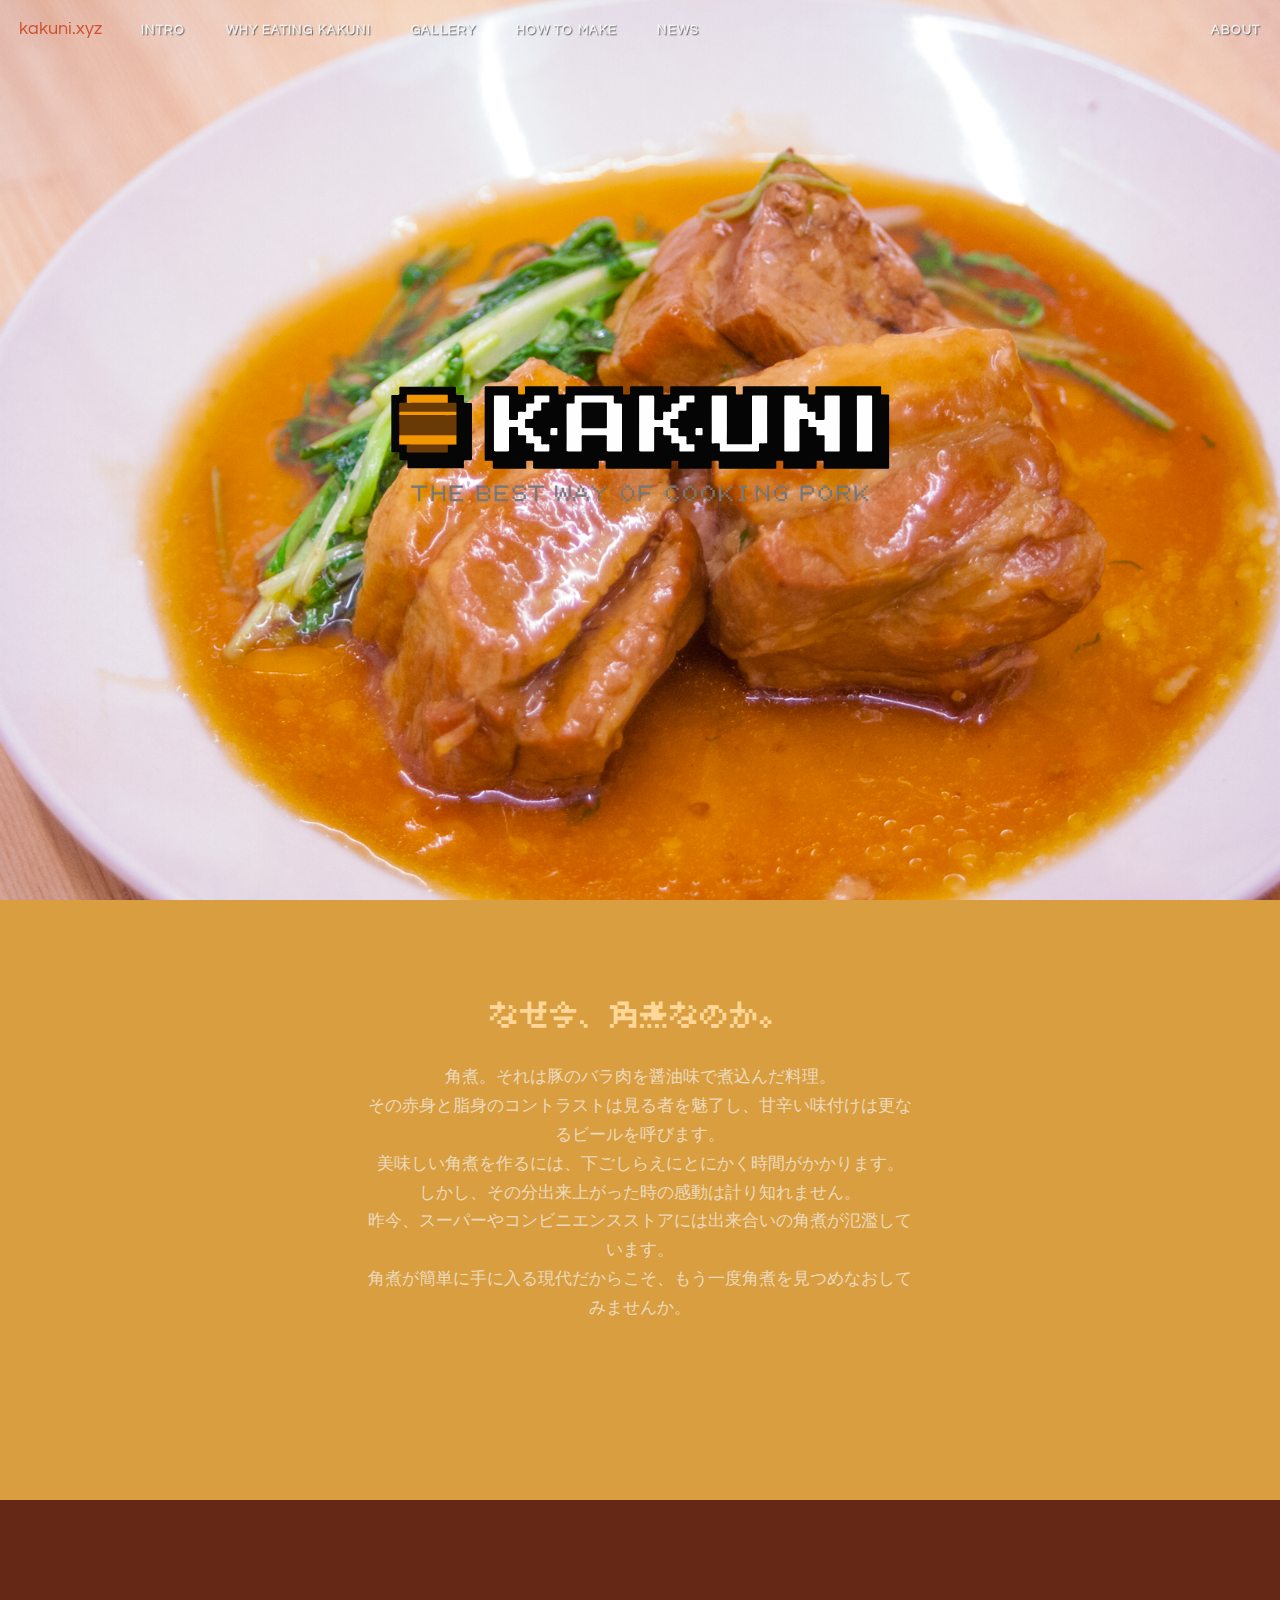
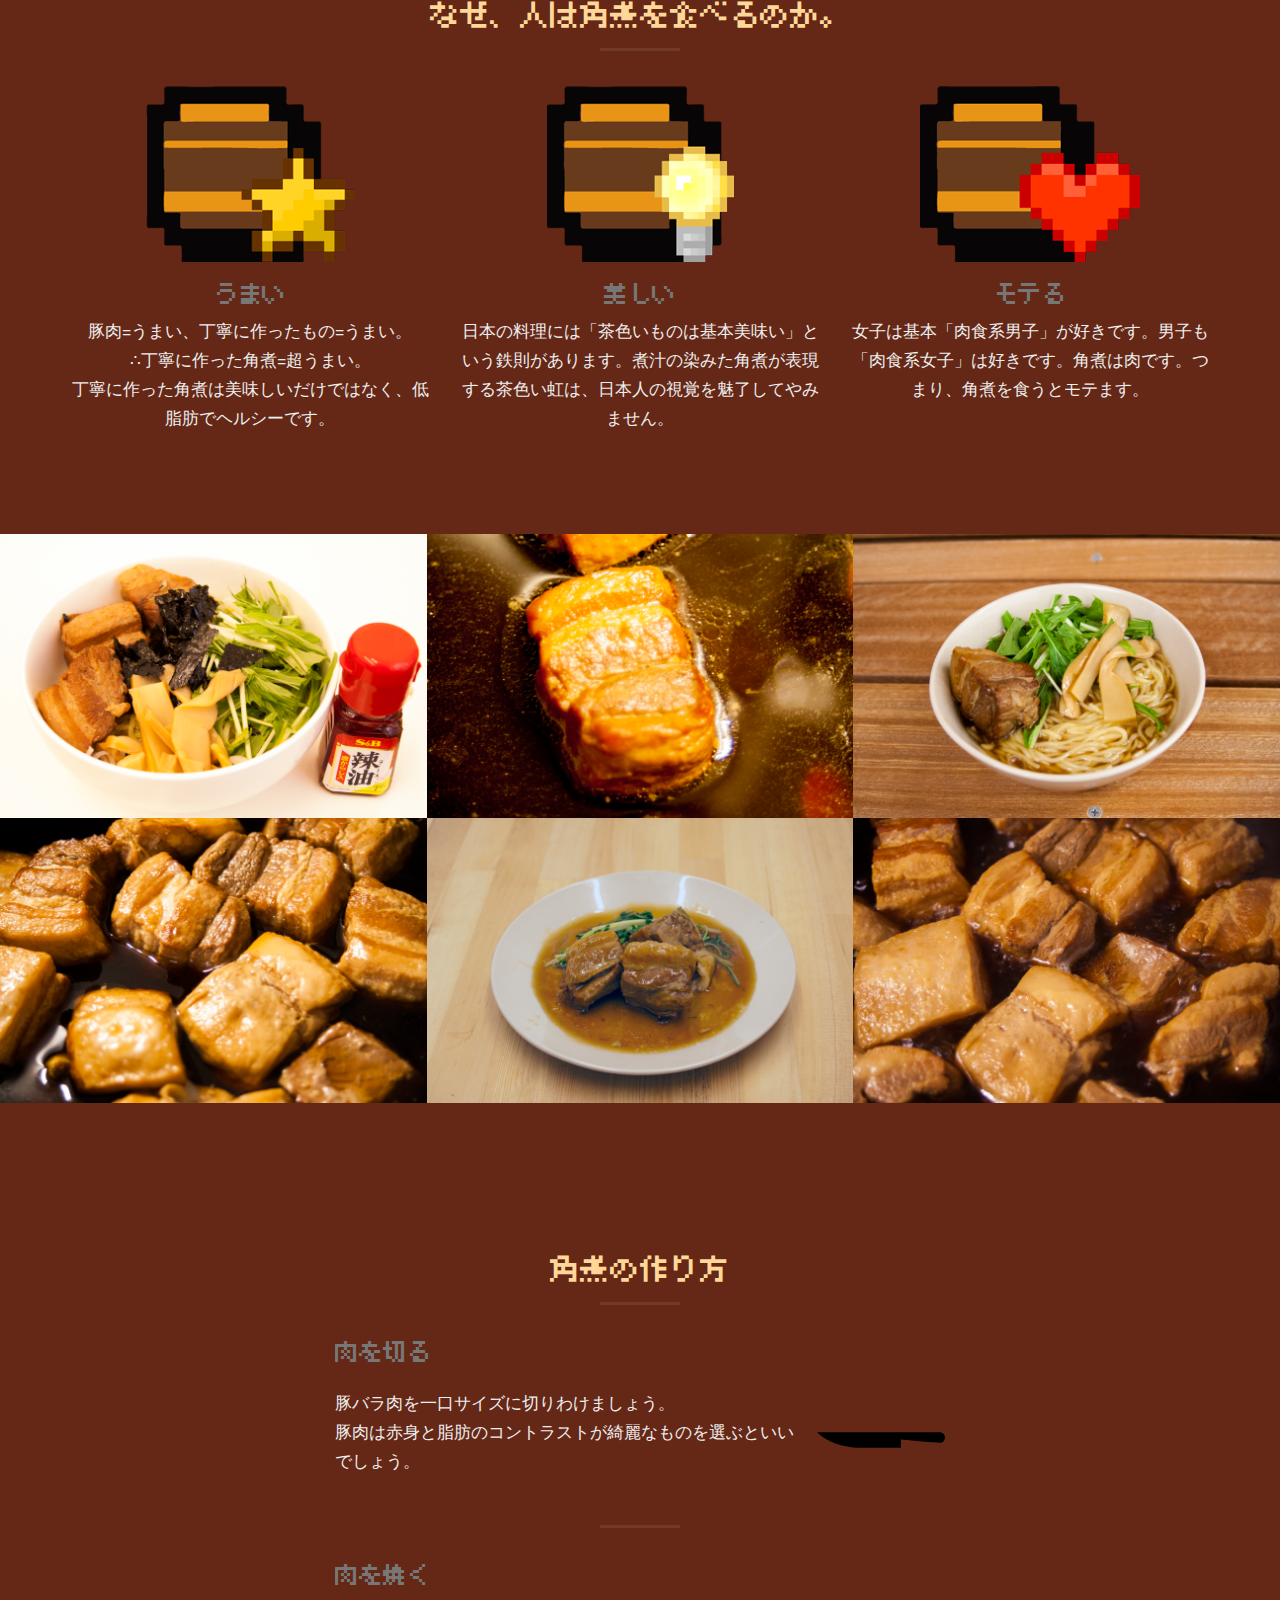
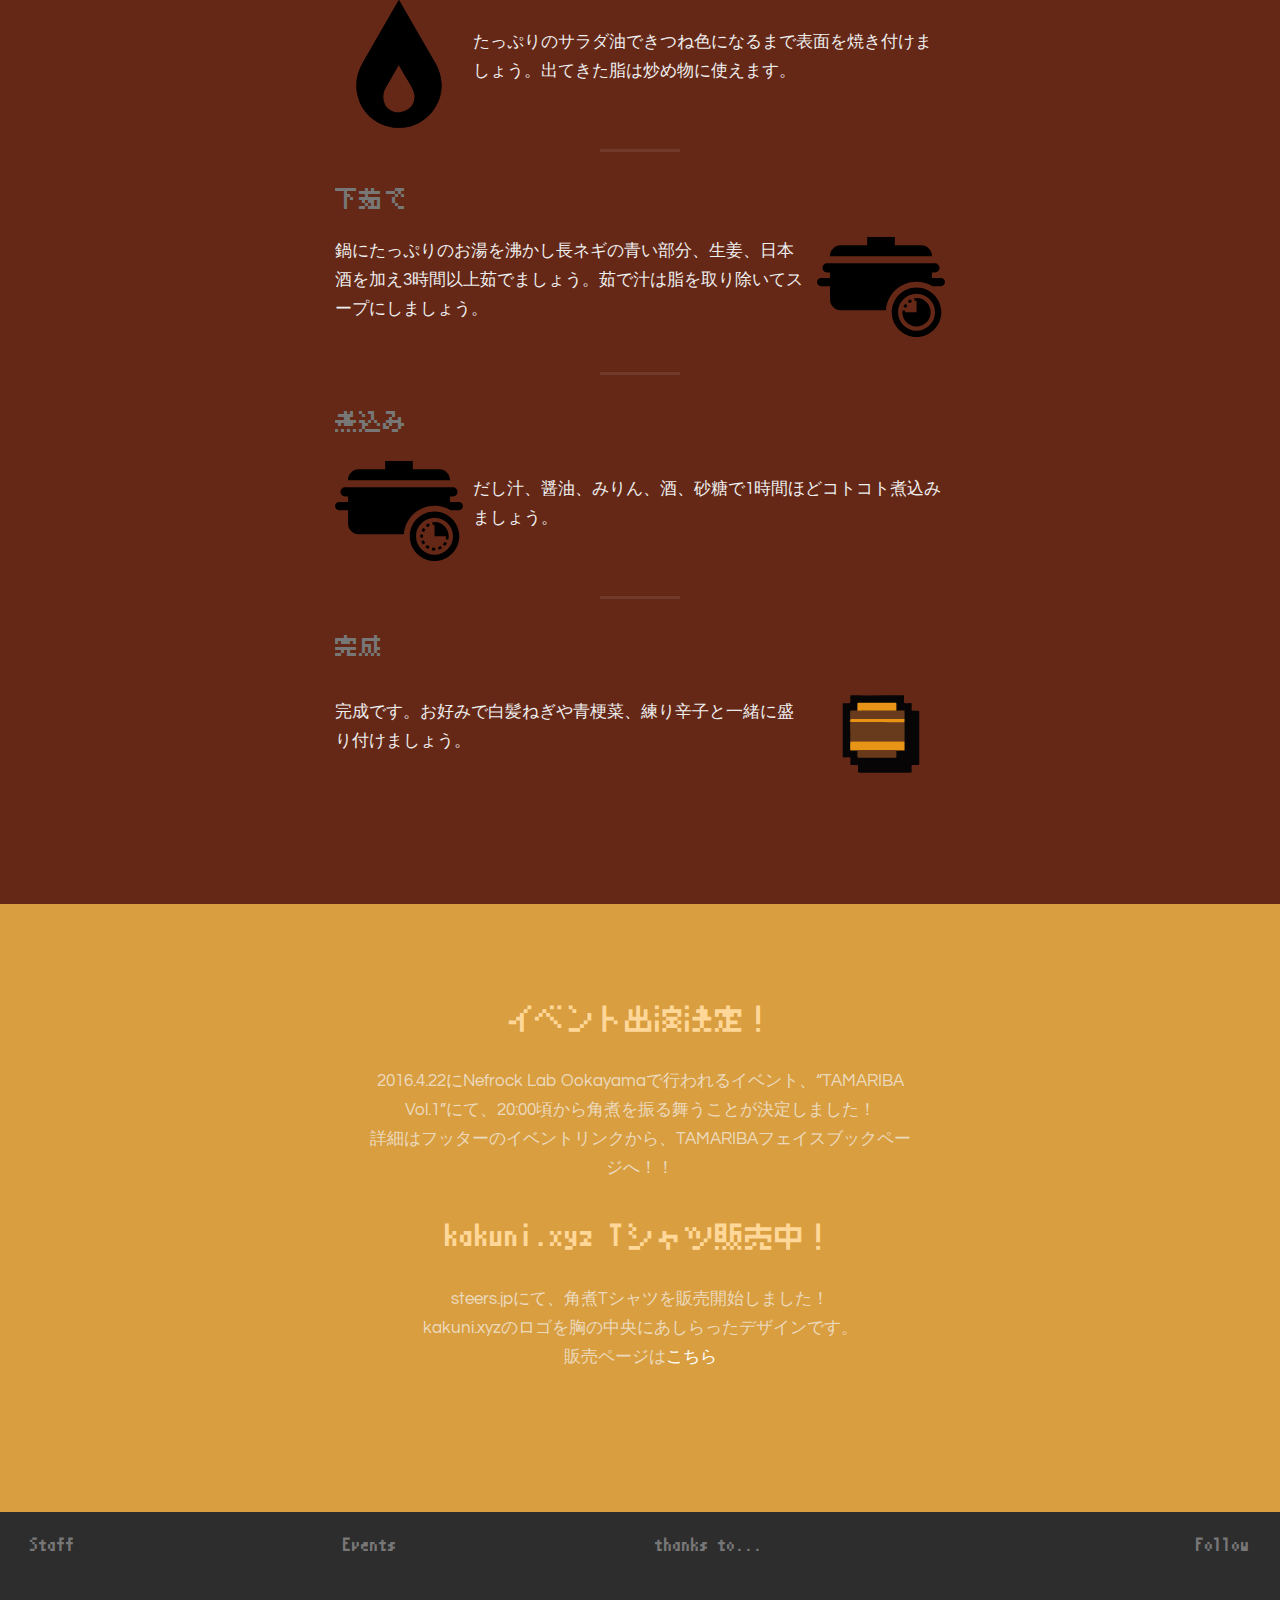
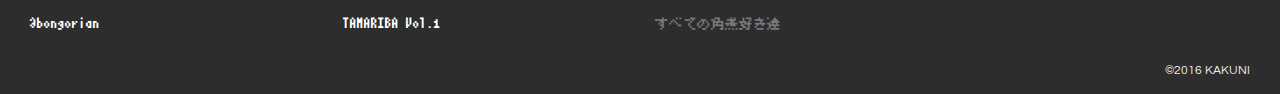
==== commit b67cec45: "test" ====
--- a/index.html
+++ b/index.html
@@ -73,7 +73,7 @@
                     <br>
                     その赤身と脂身のコントラストは見る者を魅了し、甘辛い味付けは更なるビールを呼びます。
                     <br>
-                    美味しい角煮を作るには、下ごしらえにとにかく時間がかかります。しかし、その分出来上がった時の感動は計り知れません。
+                    美味しい角煮を作るには、下ごしらえにとにかく時間がかかります。<br>しかし、その分出来上がった時の感動は計り知れません。
                     <br>
                     昨今、スーパーやコンビニエンスストアには出来合いの角煮が氾濫しています。
                     <br>
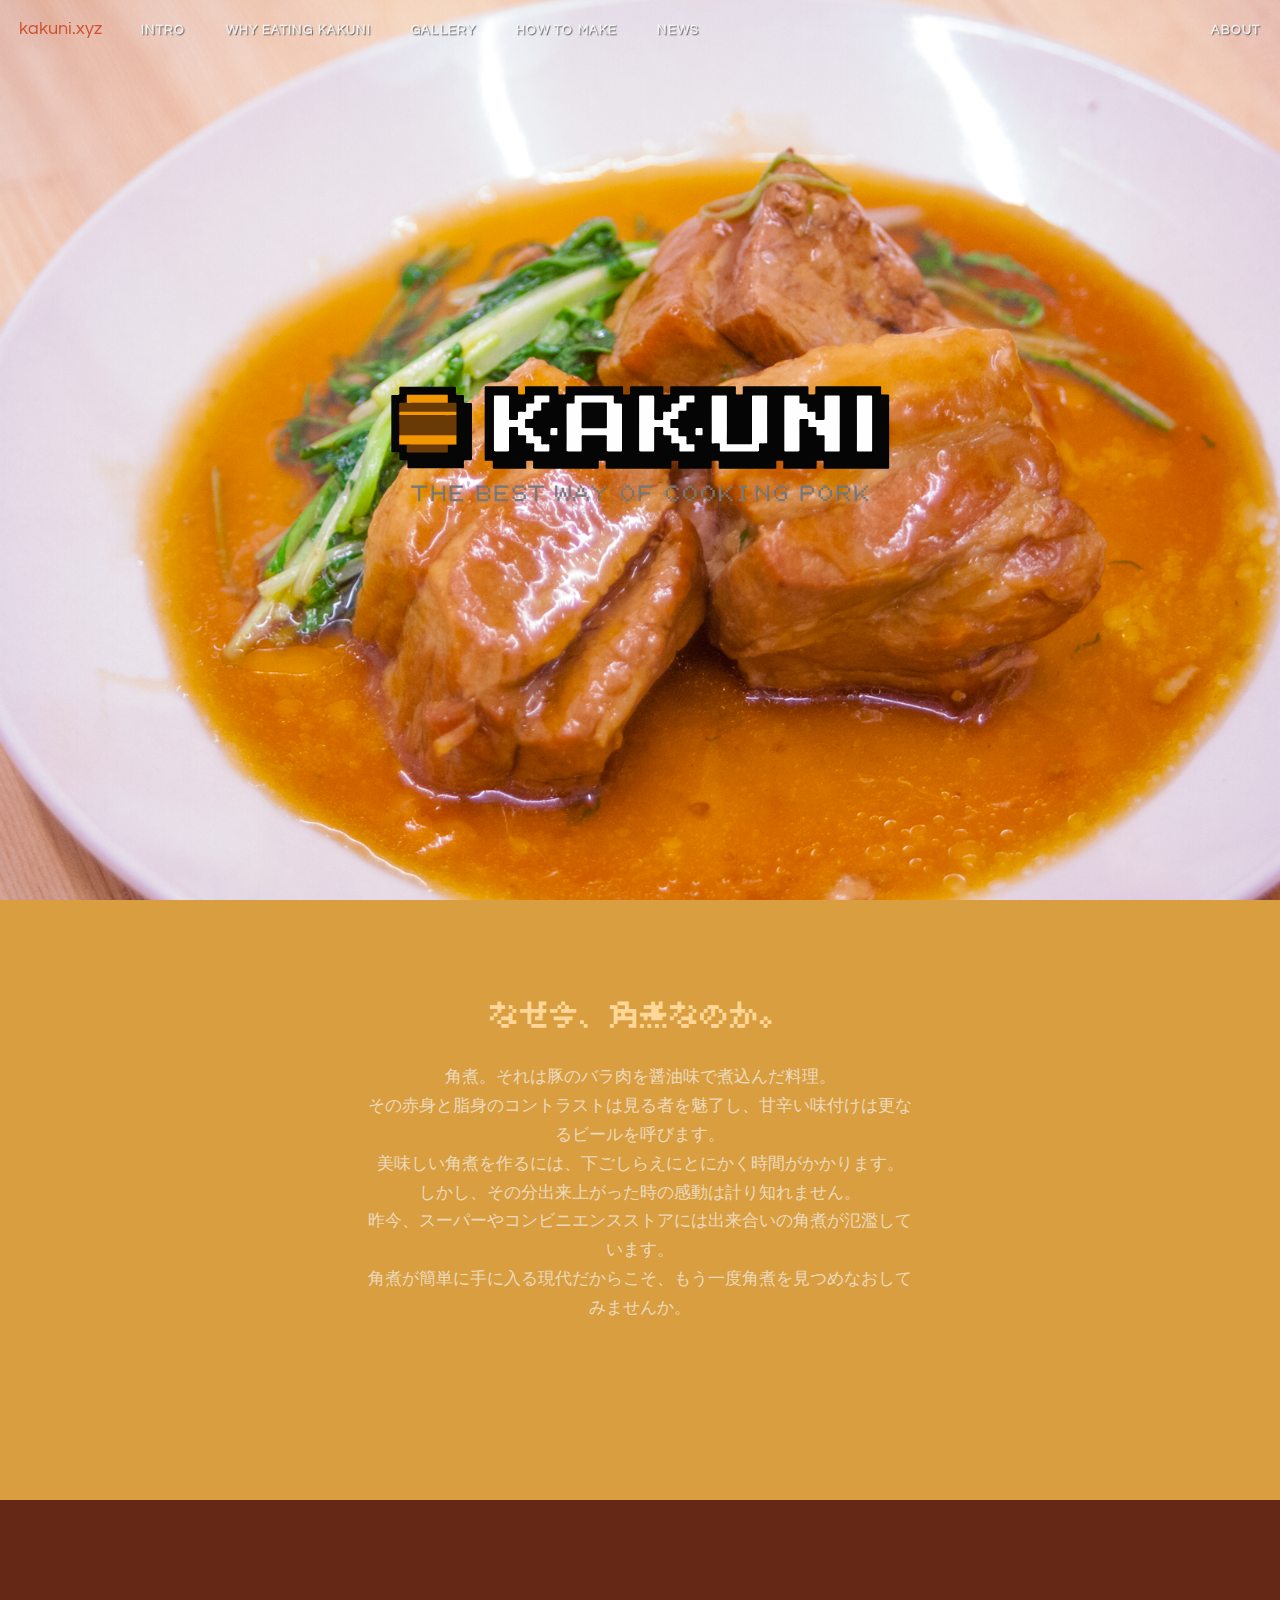
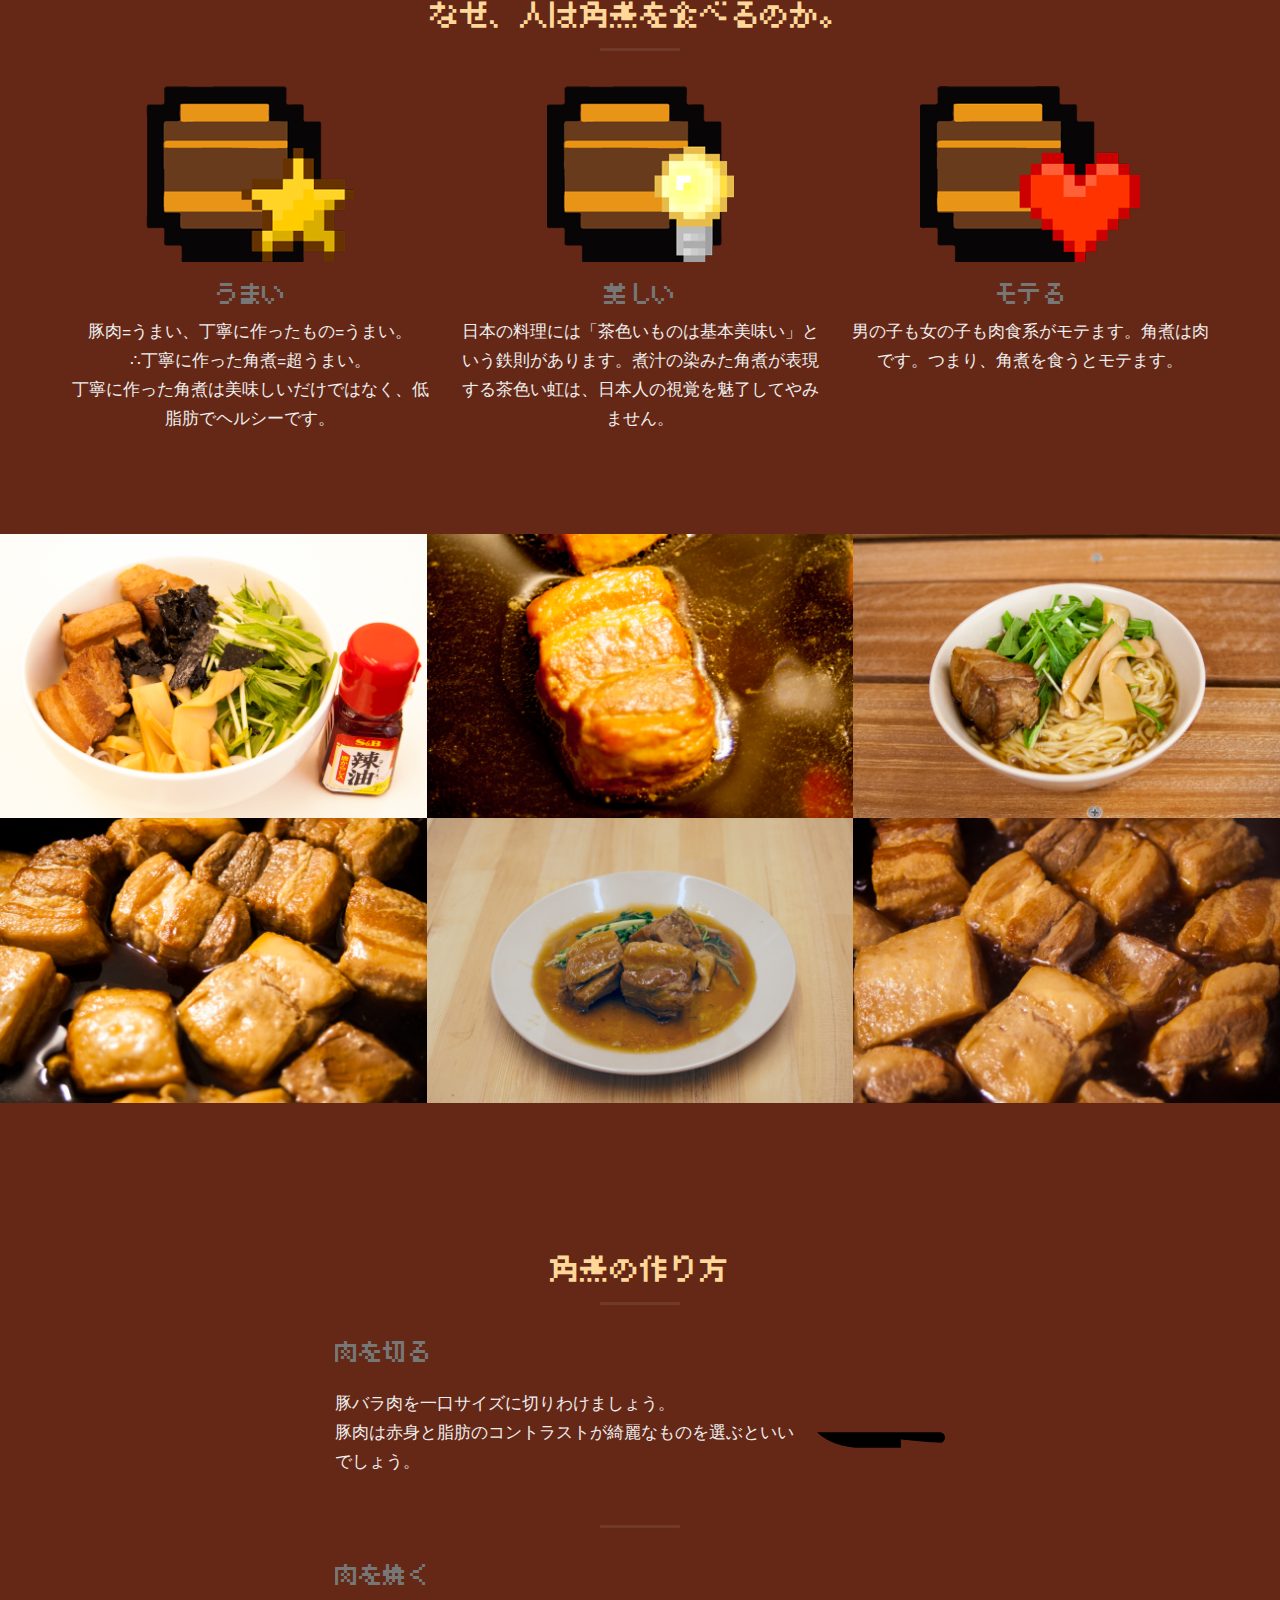
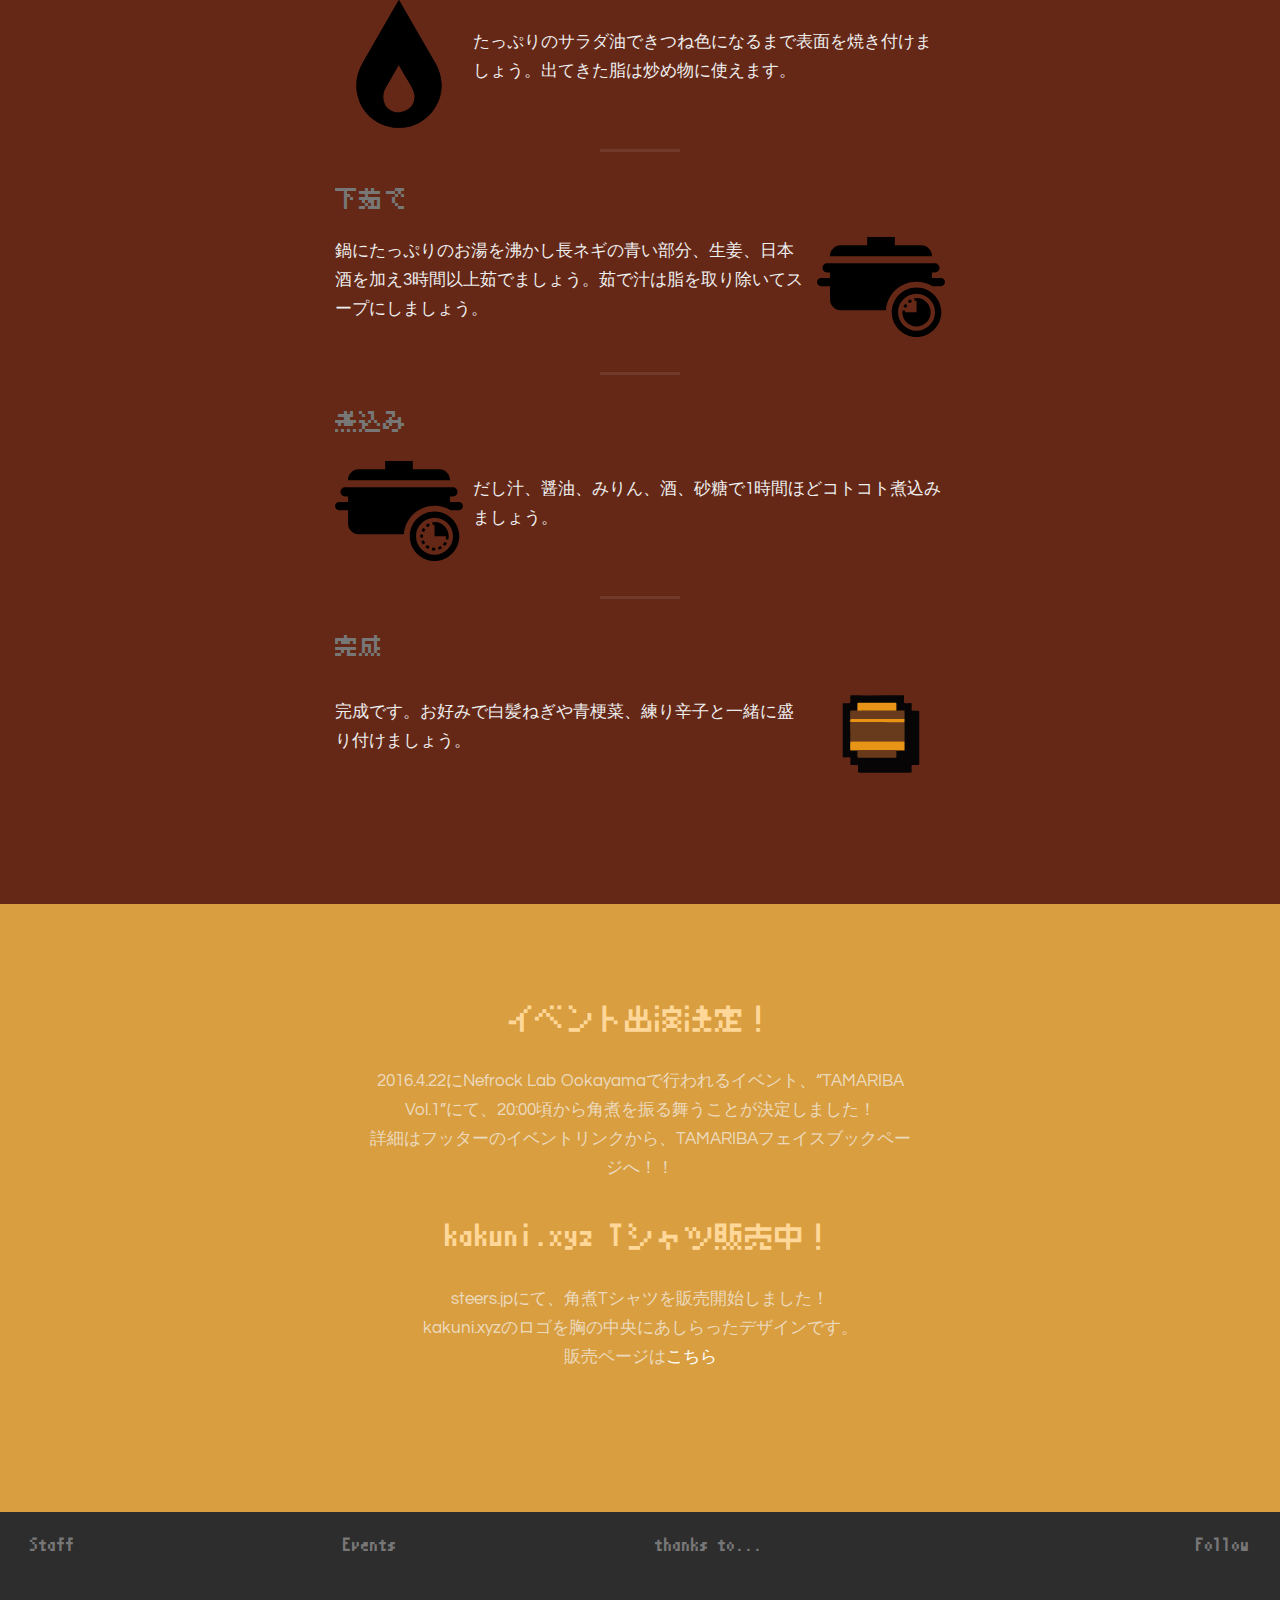
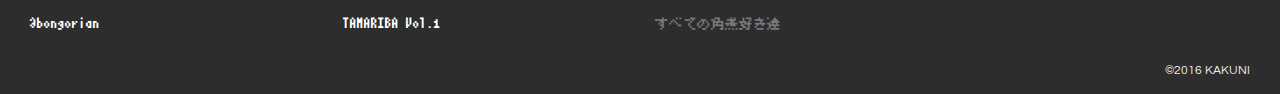
==== commit 718a6ffa: "test" ====
--- a/index.html
+++ b/index.html
@@ -115,7 +115,7 @@
                     <div class="feature">
                         <img src=/img/assets/kakuni_heart.png class="fadeIn" data-wow-delay=".3s">
                         <h3>モテる</h3>
-                        <p class="text-muted">女子は基本「肉食系男子」が好きです。男子も「肉食系女子」は好きです。角煮は肉です。つまり、角煮を食うとモテます。</p>
+                        <p class="text-muted">男の子も女の子も肉食系がモテます。角煮は肉です。つまり、角煮を食うとモテます。</p>
                     </div>
                 </div>
             </div>
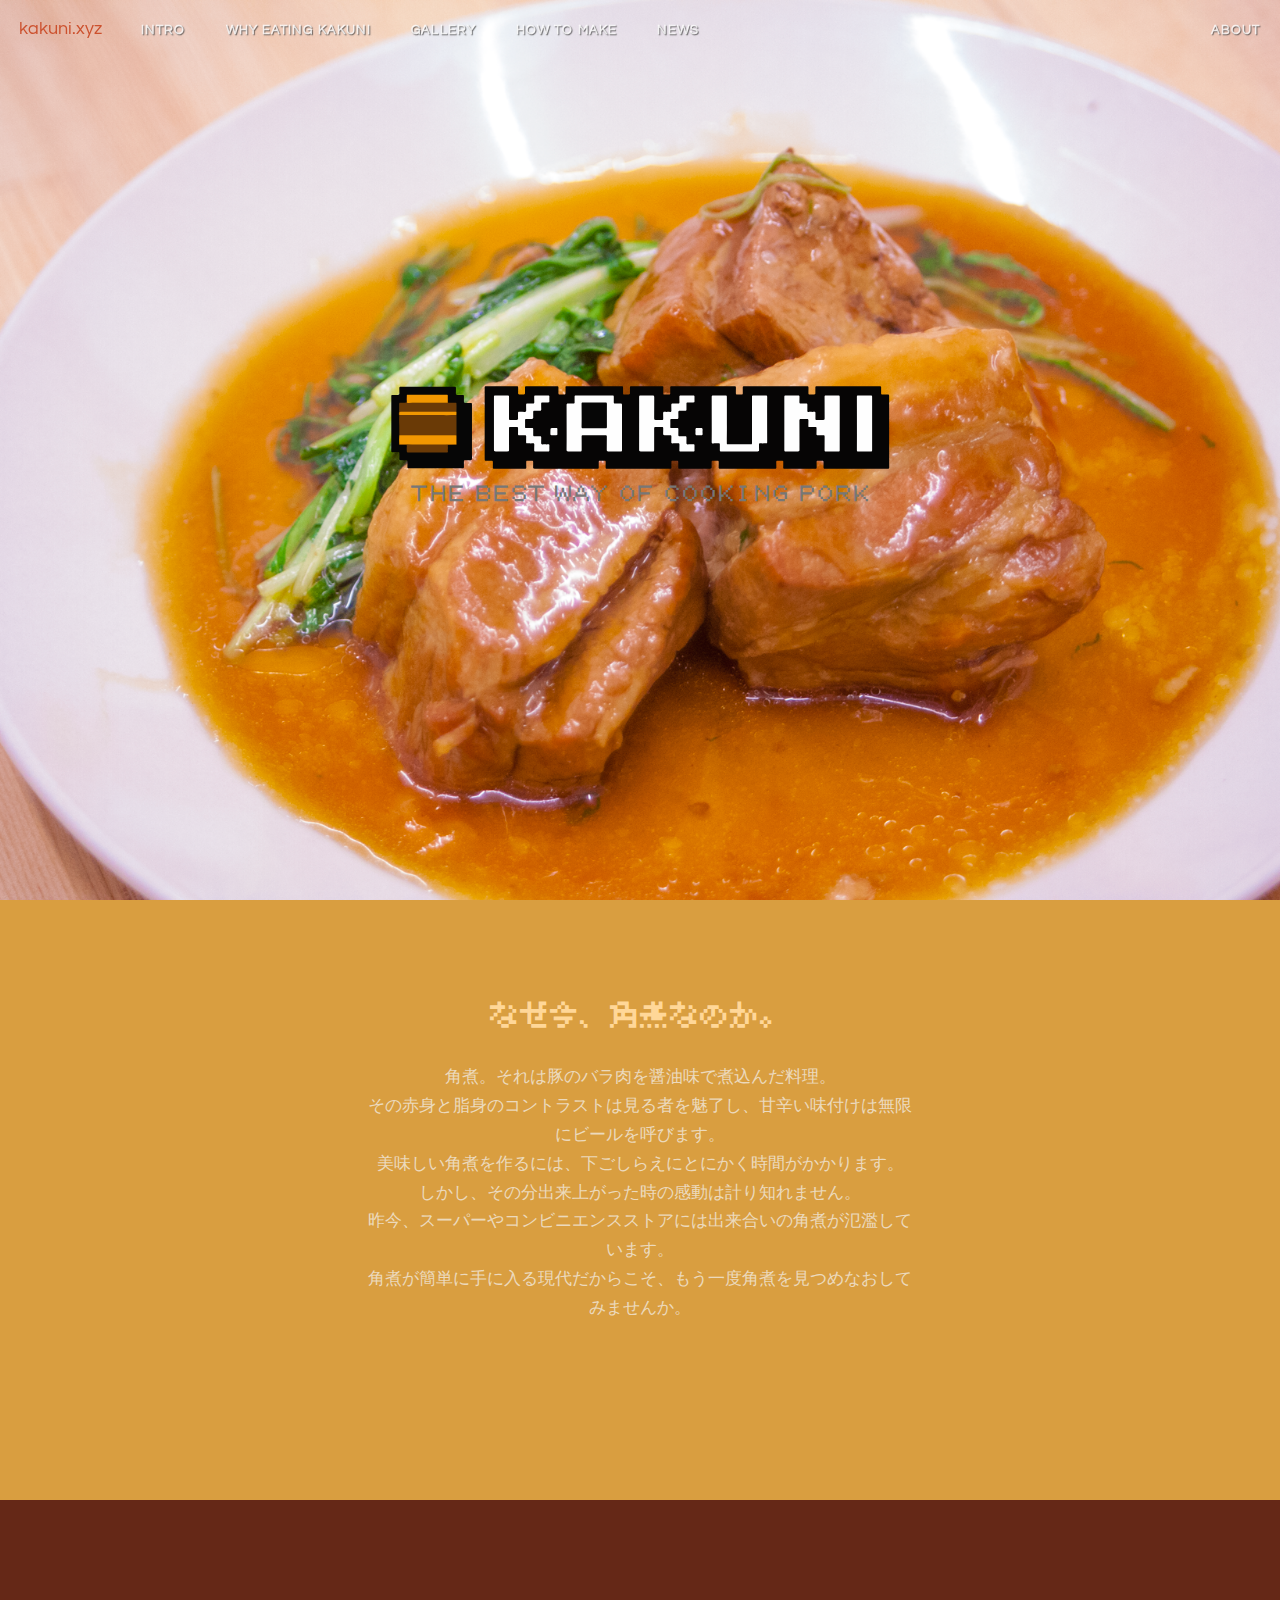
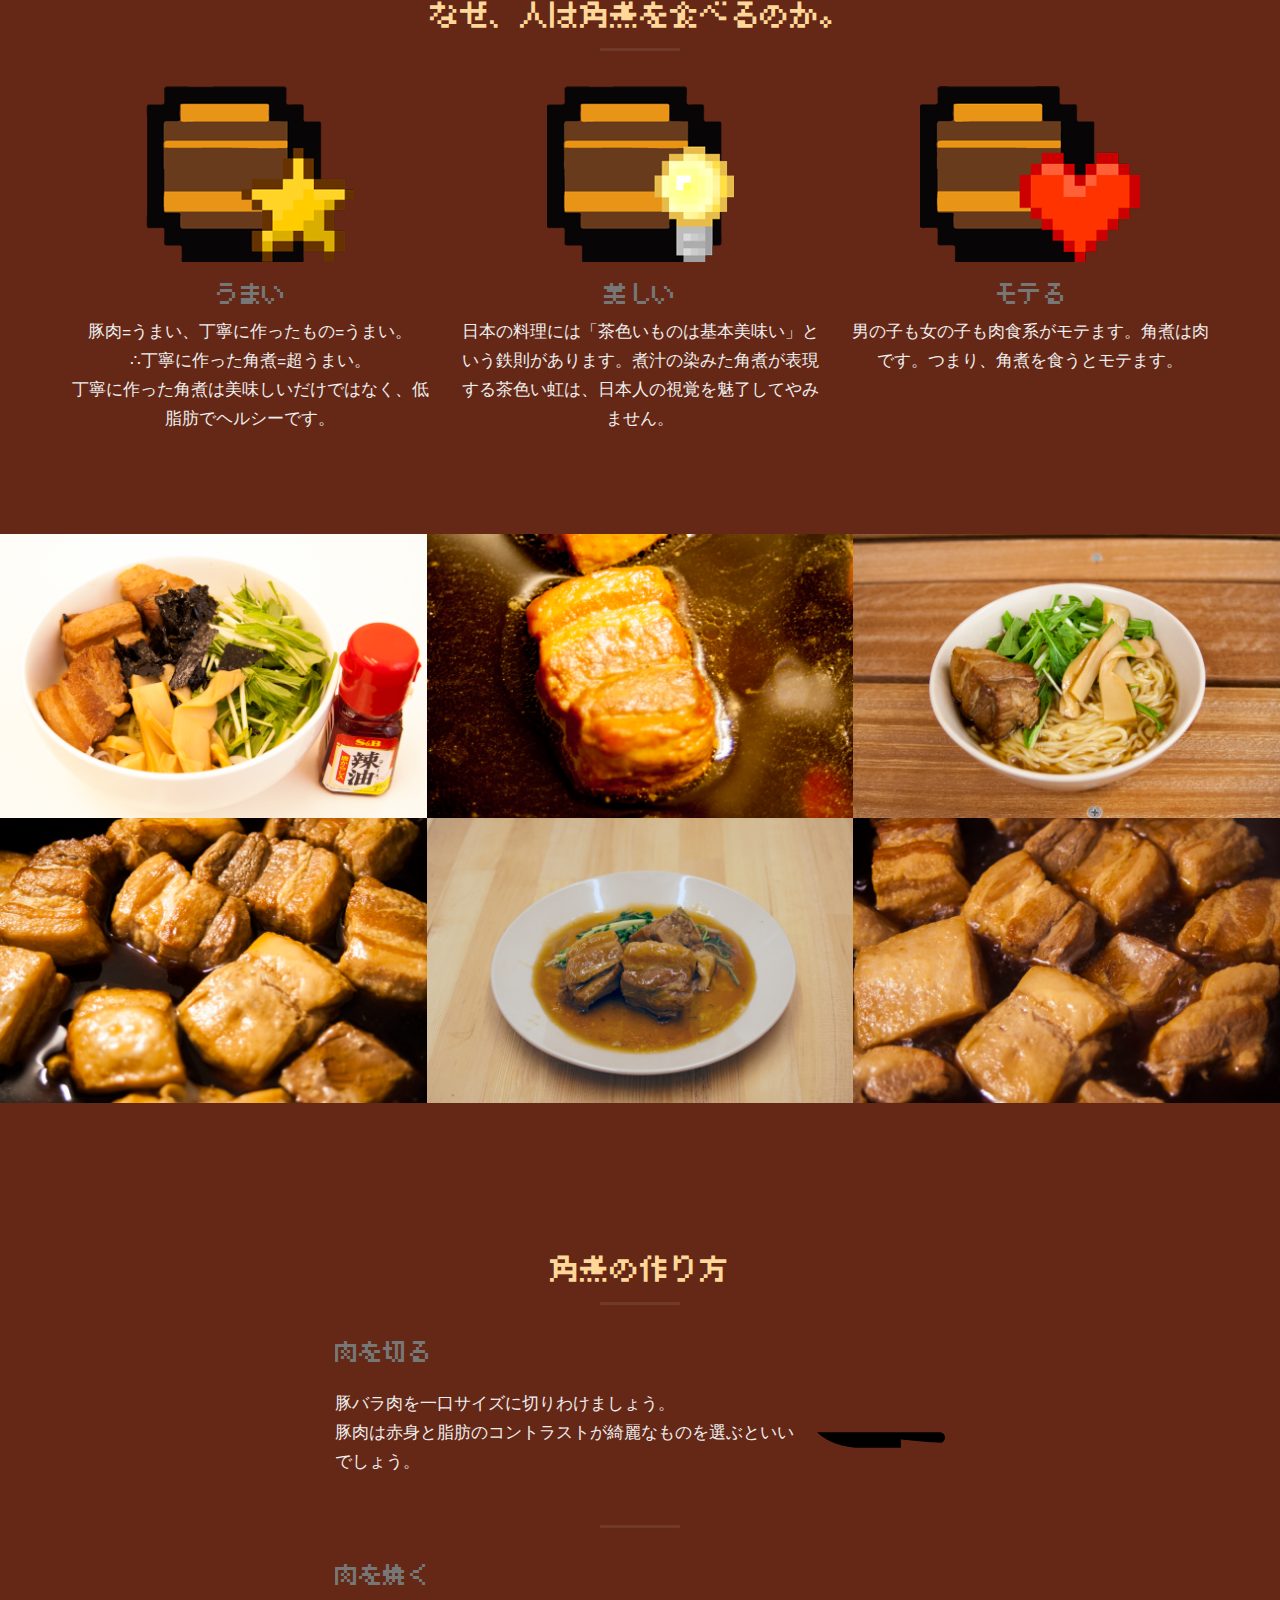
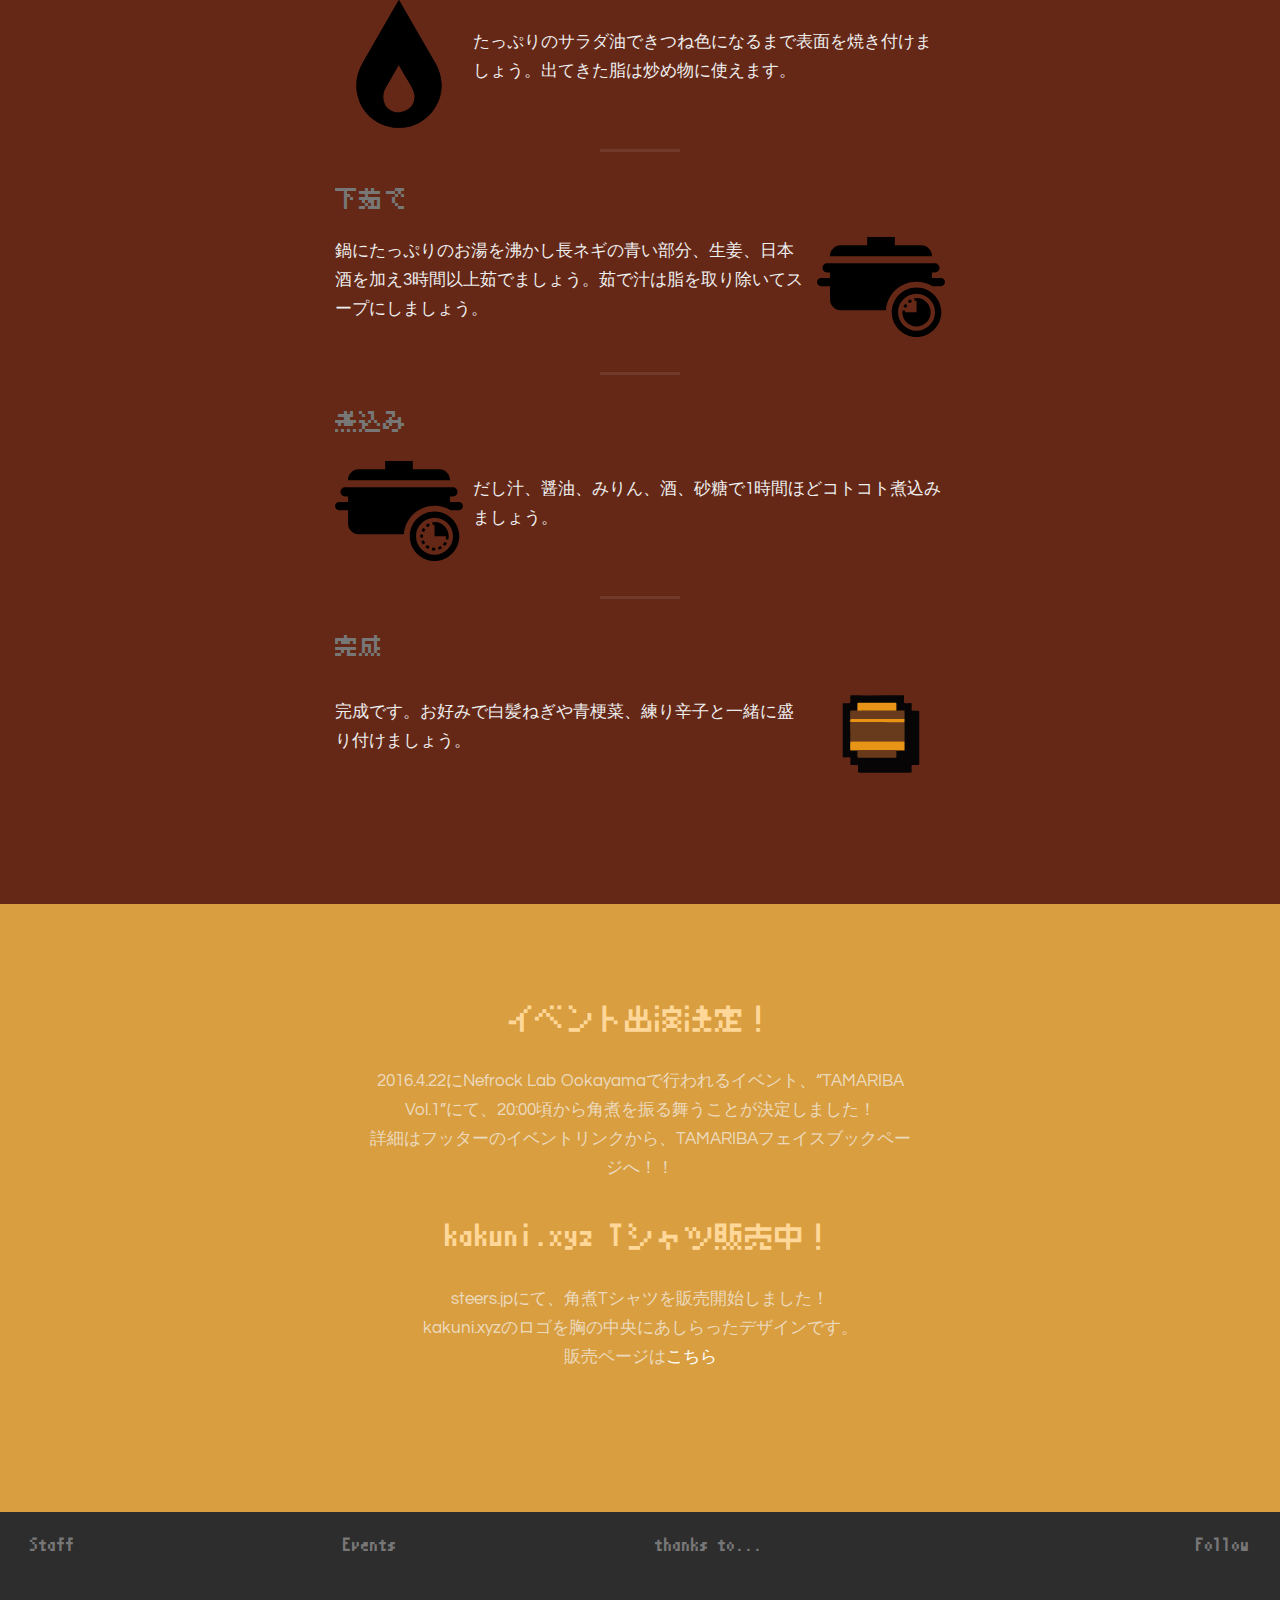
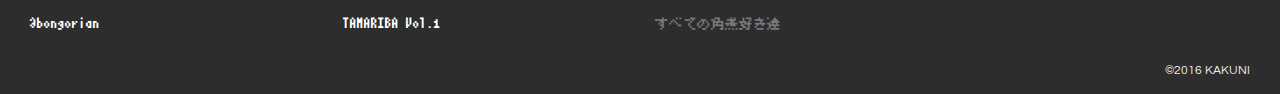
==== commit 3be6586b: "test" ====
--- a/index.html
+++ b/index.html
@@ -71,7 +71,7 @@
                     <p class="text-faded">
                     角煮。それは豚のバラ肉を醤油味で煮込んだ料理。
                     <br>
-                    その赤身と脂身のコントラストは見る者を魅了し、甘辛い味付けは更なるビールを呼びます。
+                    その赤身と脂身のコントラストは見る者を魅了し、甘辛い味付けは無限にビールを呼びます。
                     <br>
                     美味しい角煮を作るには、下ごしらえにとにかく時間がかかります。<br>しかし、その分出来上がった時の感動は計り知れません。
                     <br>
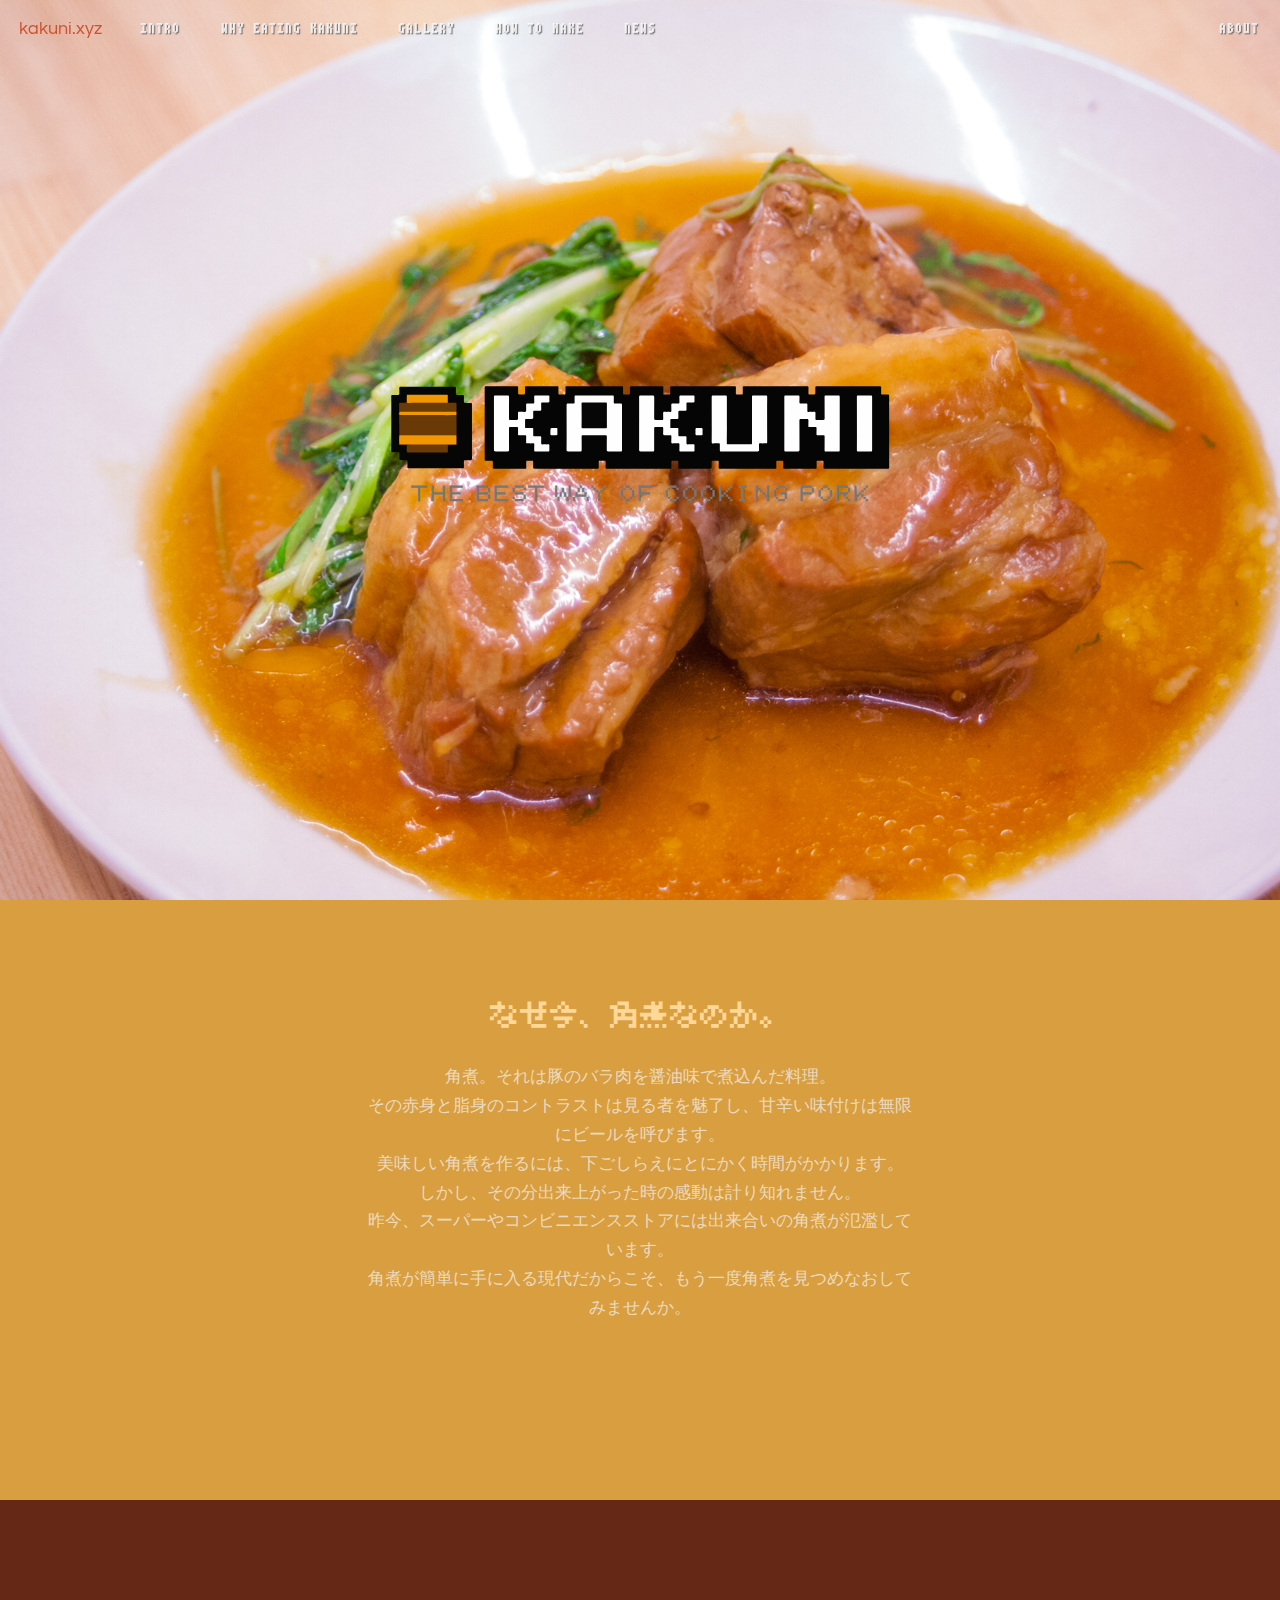
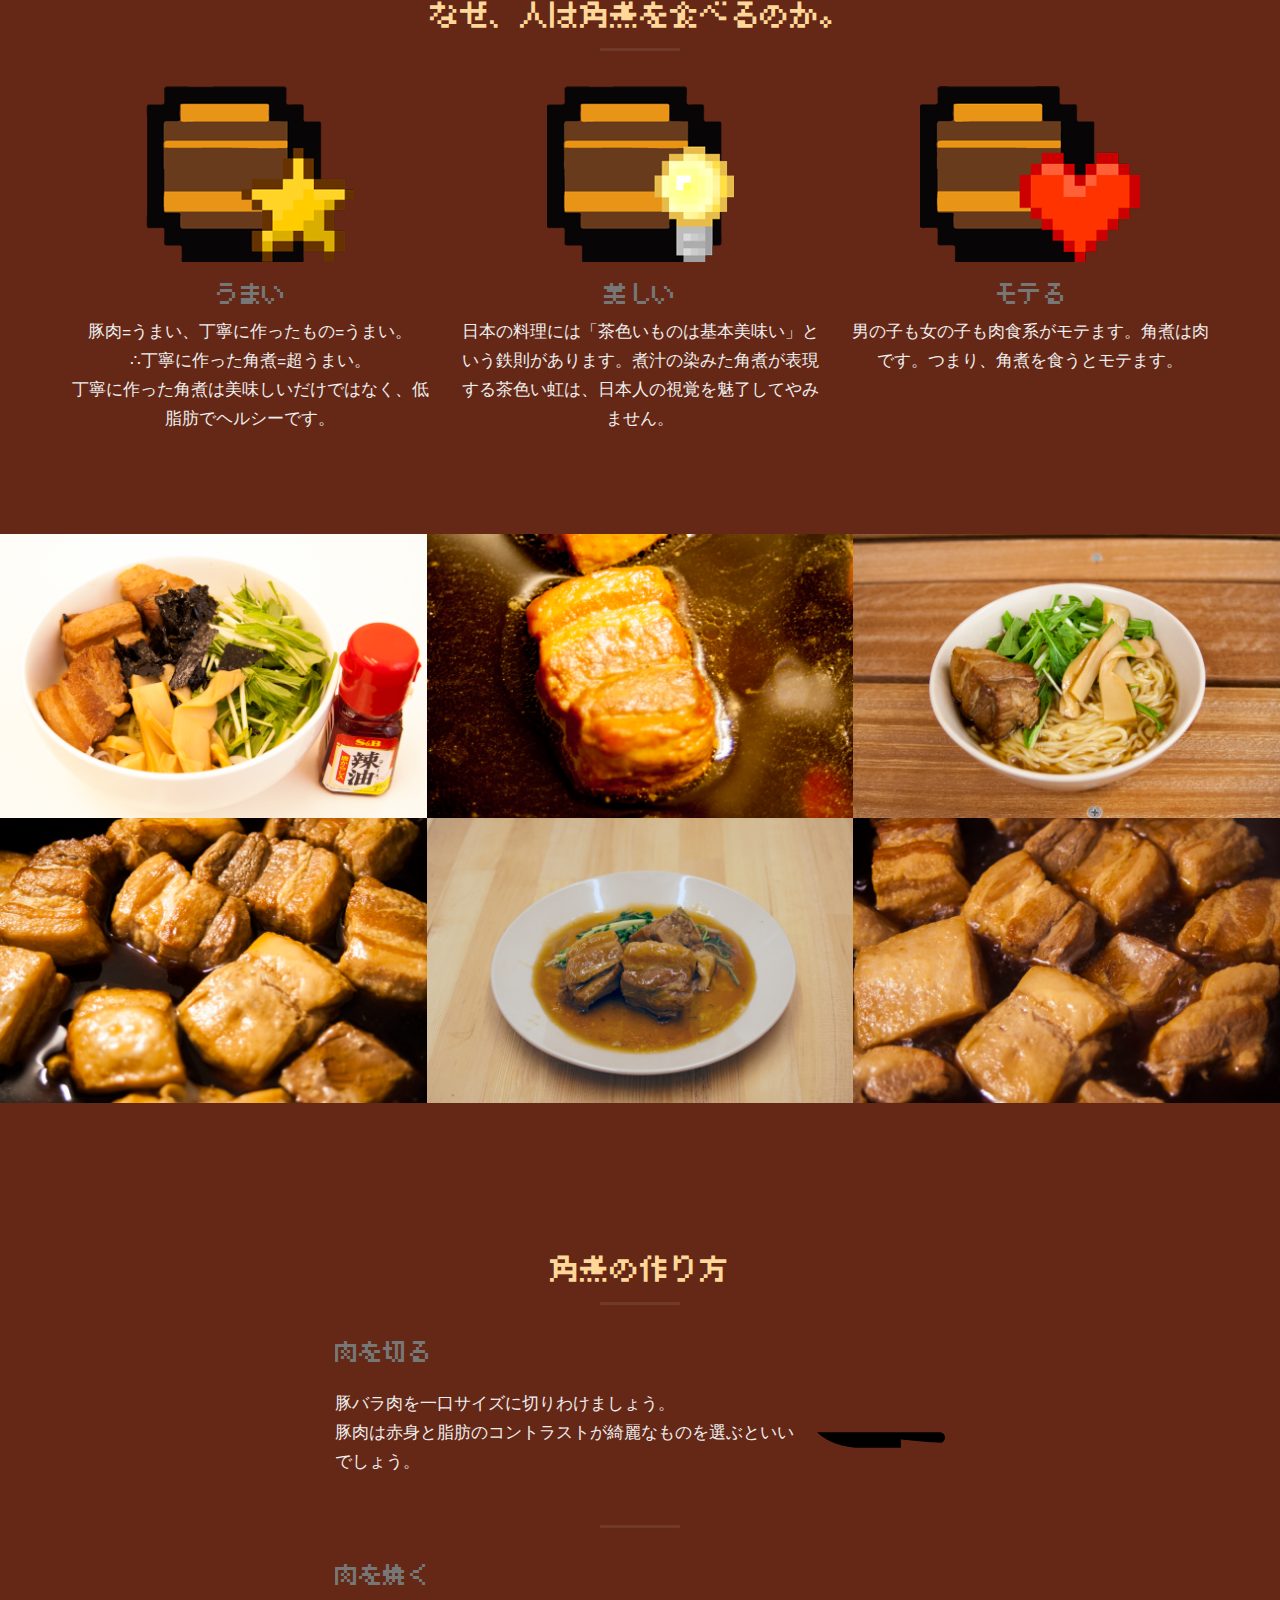
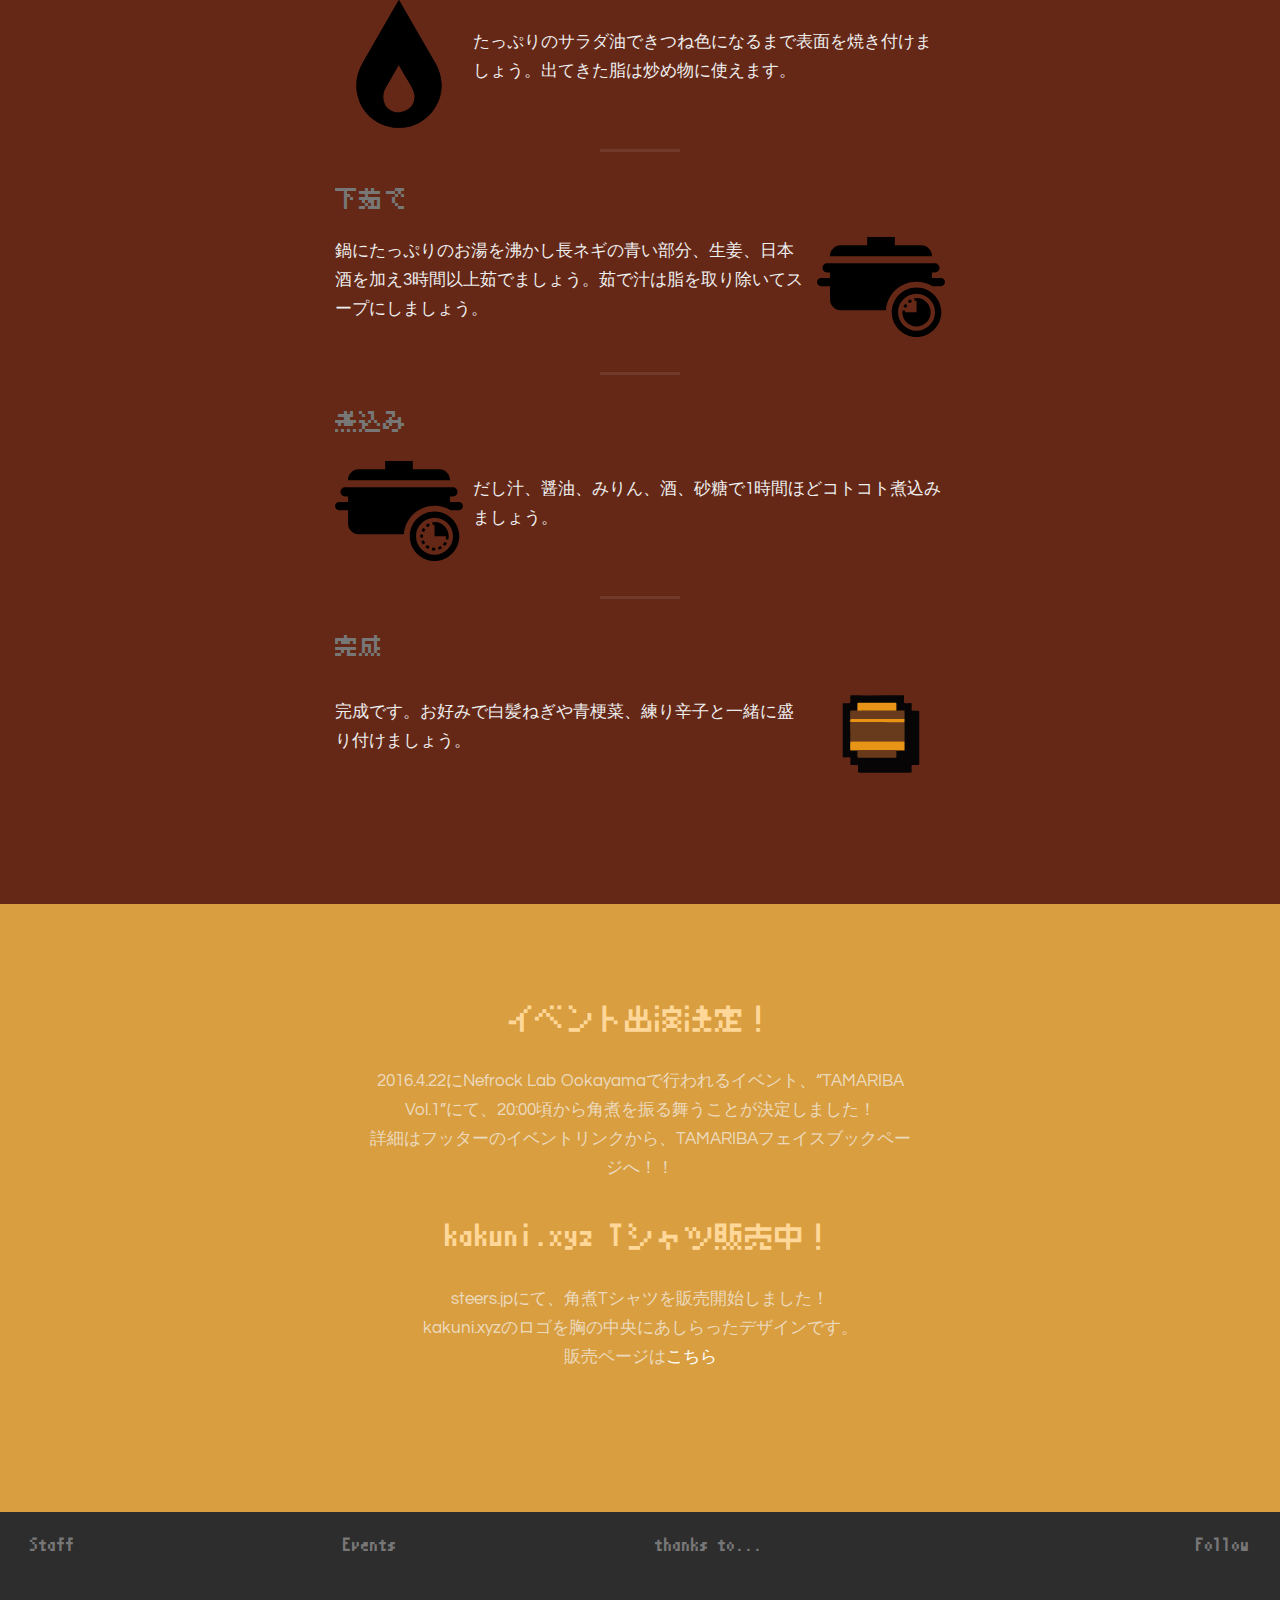
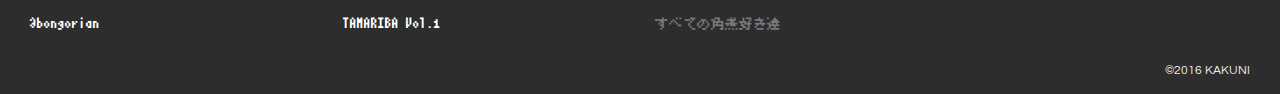
==== commit c3b32dda: "プロフ画かえた" ====
--- a/index.html
+++ b/index.html
@@ -400,7 +400,7 @@
         		<h5 class="text-center">
         		  “角煮好きの、角煮好きによる、ただの悪ふざけ”
         		</h5>
-                <img src="/img/fujiwara.jpg"　width="240px" height="240px">
+                <img src="/img/pig_with_cap.jpg"　width="240px" height="240px">
         		<p class="text-justify">
                     <br>
         		    kakuni.xyzは藤原知幾による角煮の啓蒙サイトです。
--- a/css/styles.css
+++ b/css/styles.css
@@ -11,11 +11,9 @@
 
 @font-face {
   font-family: 'MisakiGothic';
-  src: url('fonts/MisakiGothic.woff') format('woff'),
-       url('fonts/MisakiGothic.ttf') format('truetype'),
-       url('fonts/MisakiGothic.svg#MisakiGothic') format('svg');
-  font-weight: normal;
-  font-style: normal;
+  src: url('/fonts/MisakiGothic.woff') format('woff'),
+       url('/fonts/MisakiGothic.ttf') format('truetype'),
+       url('/fonts/MisakiGothic.svg#MisakiGothic') format('svg');
 }
 
 
@@ -60,6 +58,10 @@
 h1,h2,h3,h4,h5,h6 {
     font-family: 'MisakiGothic';
     color: #777;
+}
+
+#bs-navbar a{
+    font-family: 'MisakiGothic';
 }
 
 p {
